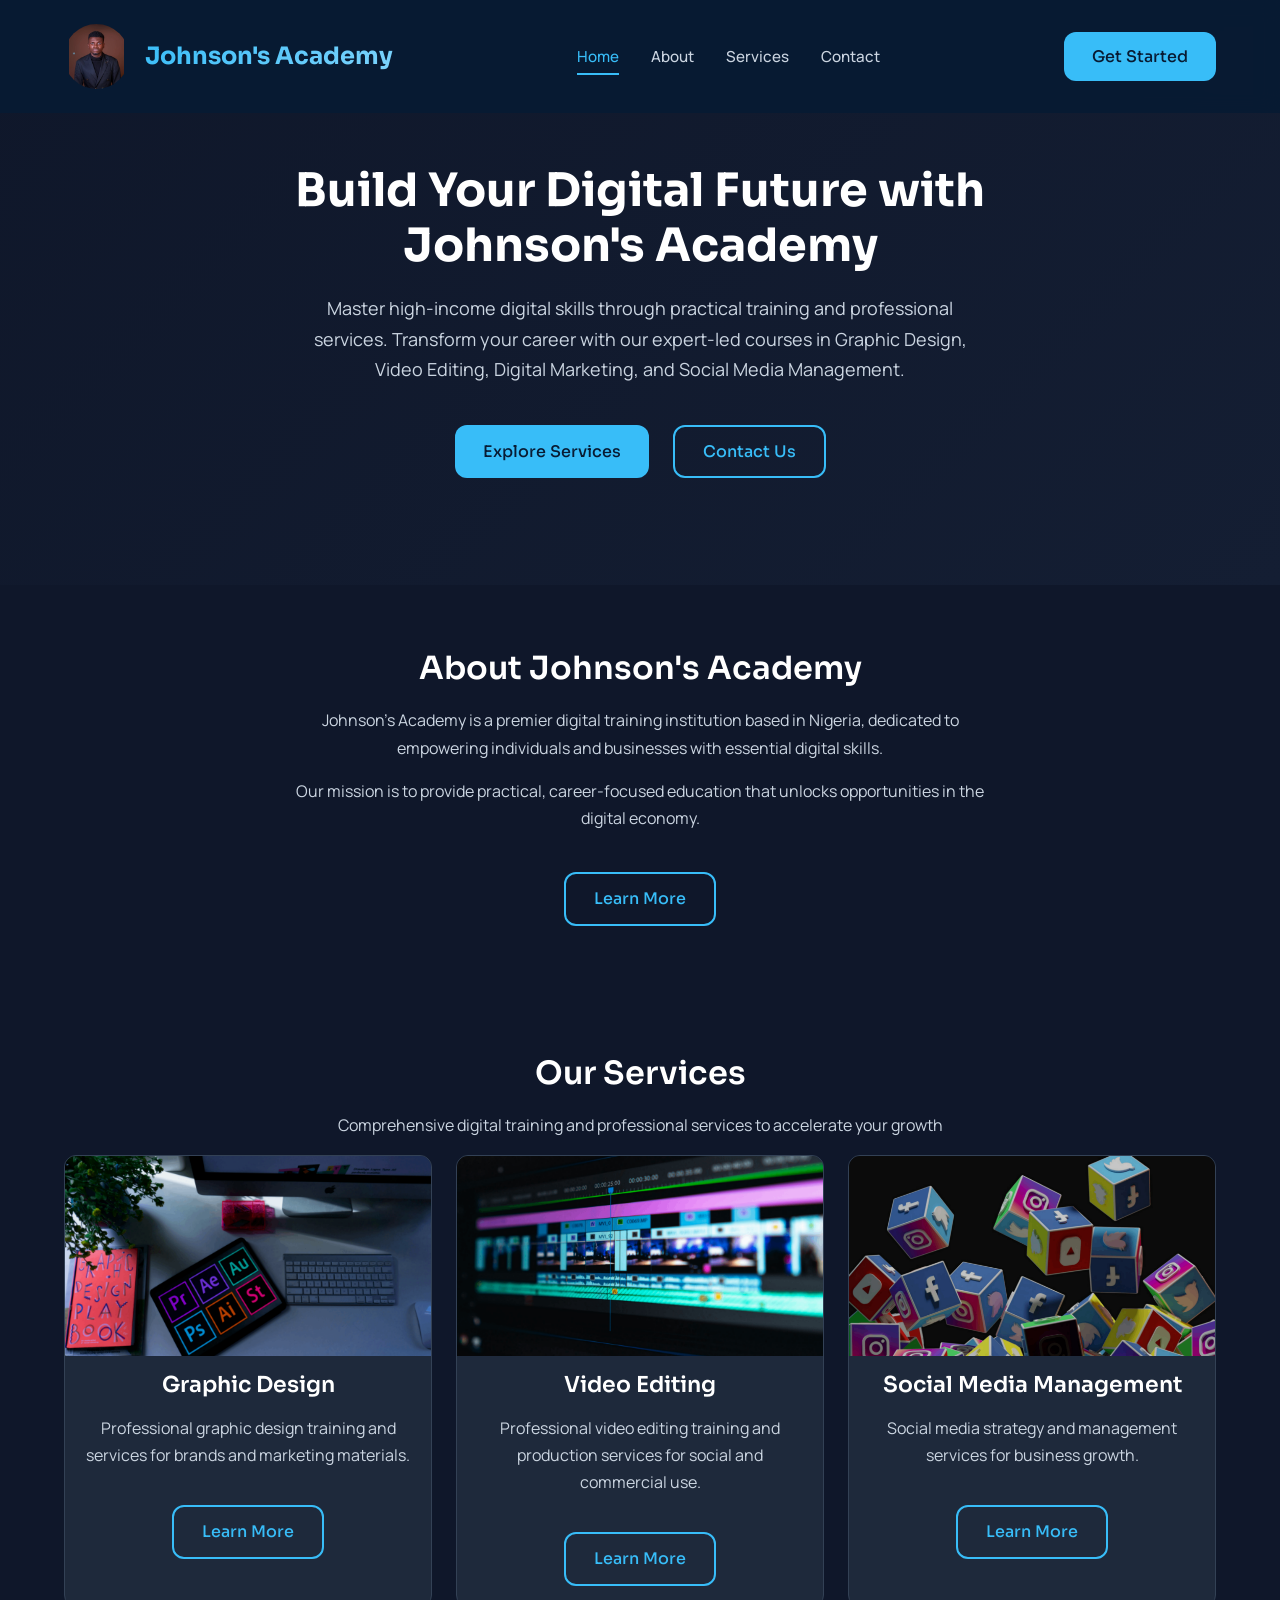
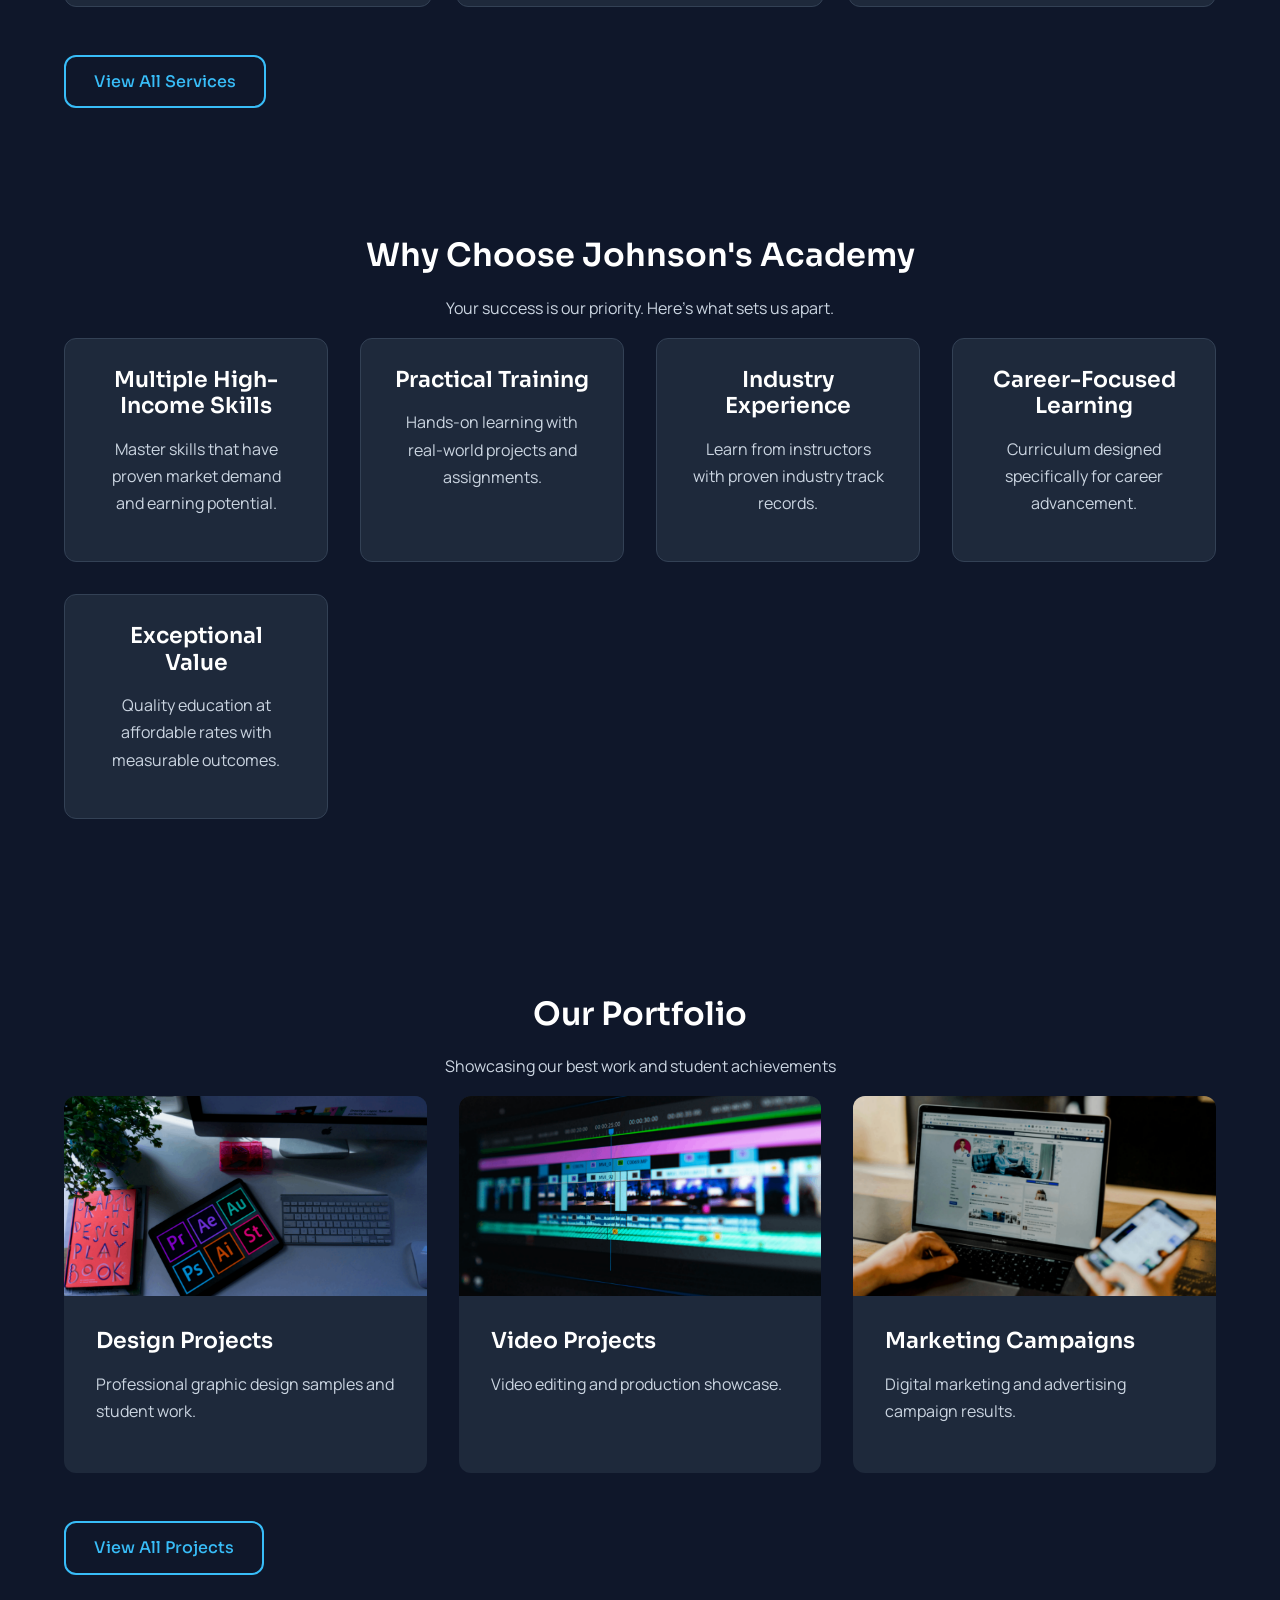
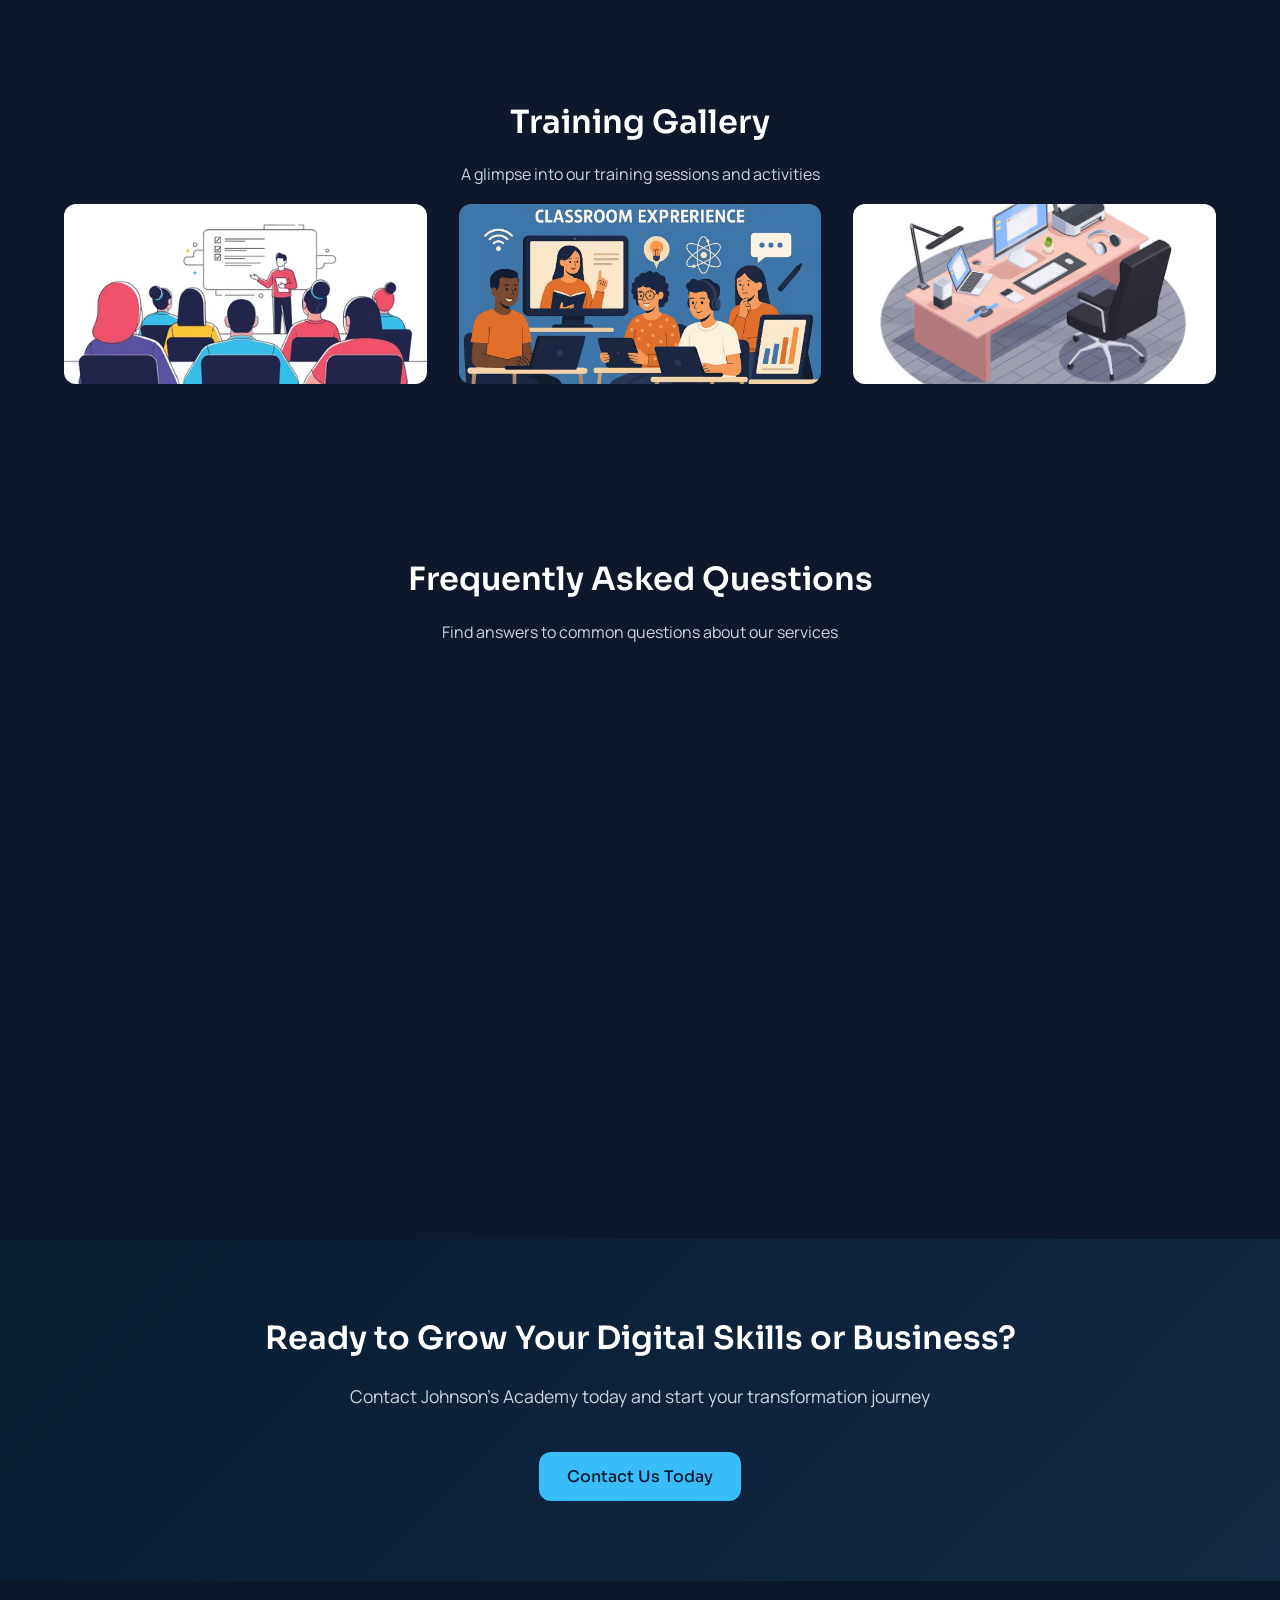
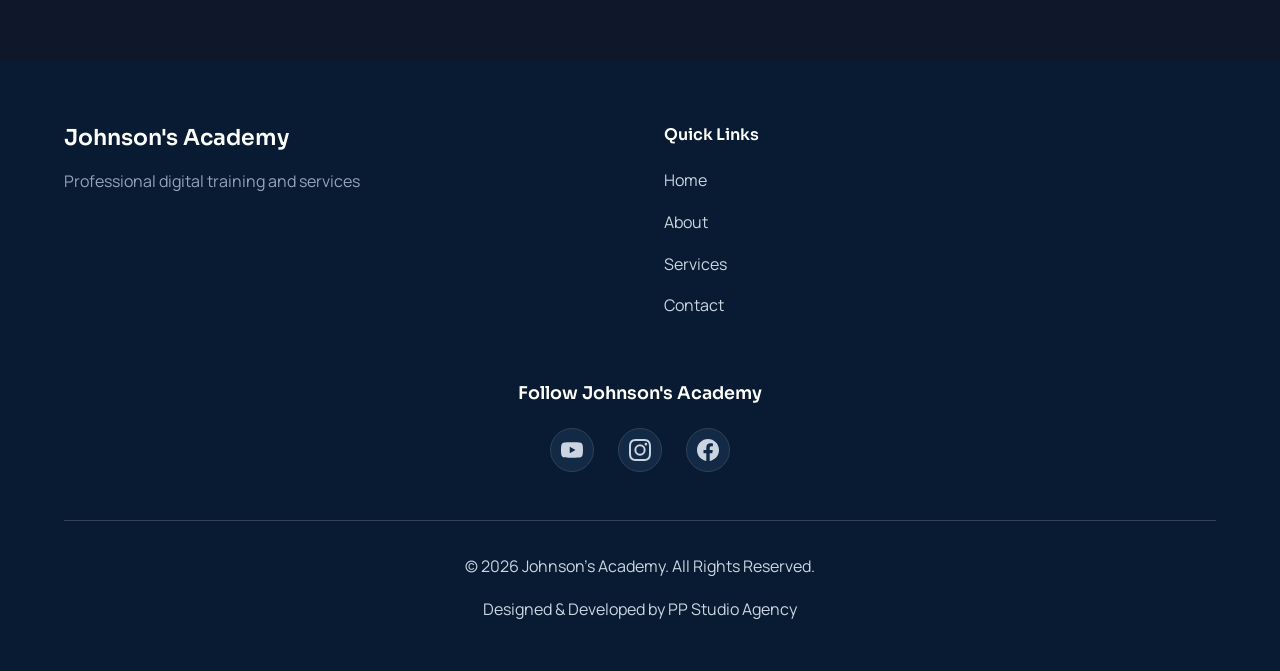
==== index.html @ ef672ab3 "Add files via upload" ====
<!DOCTYPE html>
<html lang="en">
<head>
    <meta charset="UTF-8">
    <meta name="viewport" content="width=device-width, initial-scale=1.0">
    <title>Johnson's Academy | Digital Skills Training & Digital Services in Nigeria</title>
    <meta name="description" content="Johnson's Academy offers professional digital skills training in Nigeria. Learn Graphic Design, Video Editing, Digital Marketing & Social Media Management. Start your digital career today.">
    <link rel="canonical" href="https://www.johnsonsacademy.com.ng/">
    <link rel="preconnect" href="https://fonts.googleapis.com">
    <link rel="preconnect" href="https://fonts.gstatic.com" crossorigin>
    <link href="https://fonts.googleapis.com/css2?family=Sora:wght@600;700&family=Manrope:wght@400;500;600&display=swap" rel="stylesheet">
    <link rel="icon" type="image/png" href="favicon/favicon.png">
    <link rel="apple-touch-icon" href="favicon/favicon.png">
    <link rel="stylesheet" href="css/style.css">

    <!-- Open Graph / Social Sharing -->
    <meta property="og:title" content="Johnson's Academy | Digital Skills Training & Digital Services in Nigeria">
    <meta property="og:description" content="Professional digital skills training academy in Nigeria. Master Graphic Design, Video Editing, Digital Marketing & Social Media Management.">
    <meta property="og:image" content="https://www.johnsonsacademy.com.ng/images/hero/hero-banner.jpg">
    <meta property="og:url" content="https://www.johnsonsacademy.com.ng/">
    <meta property="og:type" content="website">
    <meta property="og:site_name" content="Johnson's Academy">

    <!-- Twitter Card -->
    <meta name="twitter:card" content="summary_large_image">
    <meta name="twitter:title" content="Johnson's Academy | Digital Skills Training & Digital Services in Nigeria">
    <meta name="twitter:description" content="Professional digital skills training academy in Nigeria. Master Graphic Design, Video Editing, Digital Marketing & Social Media Management.">
    <meta name="twitter:image" content="https://www.johnsonsacademy.com.ng/images/hero/hero-banner.jpg">

    <!-- JSON-LD Structured Data -->
    <script type="application/ld+json">
    {
        "@context": "https://schema.org",
        "@type": "EducationalOrganization",
        "name": "Johnson's Academy",
        "url": "https://www.johnsonsacademy.com.ng",
        "logo": "https://www.johnsonsacademy.com.ng/favicon/favicon.png",
        "description": "Professional digital skills training academy based in Nigeria. Offering courses in Graphic Design, Video Editing, Digital Marketing, Social Media Management, and Advertising skills.",
        "sameAs": [
            "https://www.youtube.com/channel/UC1k7MK6wieL0x0RPp7bFbtQ",
            "https://www.instagram.com/pauljohnsons_academy",
            "https://www.facebook.com/share/1EbCTu1n5e/?mibextid=wwXIfr"
        ]
    }
    </script>
    <script type="application/ld+json">
    {
        "@context": "https://schema.org",
        "@type": "WebSite",
        "name": "Johnson's Academy",
        "url": "https://www.johnsonsacademy.com.ng"
    }
    </script>


</head>
<body>
    <header class="navbar">
        <div class="container">
            <div class="logo">
                <img src="images/profile/profile.png" alt="Johnson's Academy" class="logo-img" width="45" height="45">
                <span>Johnson's Academy</span>
            </div>
            <nav class="nav-menu">
                <ul>
                    <li><a href="index.html" class="active" aria-label="Home page">Home</a></li>
                    <li><a href="about.html" aria-label="About us">About</a></li>
                    <li><a href="services.html" aria-label="Our services">Services</a></li>
                    <li><a href="contact.html" aria-label="Contact us">Contact</a></li>
                </ul>
            </nav>
            <a href="contact.html" class="btn btn-primary" aria-label="Get started with our services">Get Started</a>
            <div class="mobile-menu-toggle" aria-label="Toggle mobile menu">
                <span></span>
                <span></span>
                <span></span>
            </div>
        </div>
    </header>

    <section class="hero">
        <div class="container">
            <div class="hero-content">
                <h1>Build Your Digital Future with Johnson's Academy</h1>
                <p>Master high-income digital skills through practical training and professional services. Transform your career with our expert-led courses in Graphic Design, Video Editing, Digital Marketing, and Social Media Management.</p>
                <div class="hero-buttons">
                    <a href="services.html" class="btn btn-primary">Explore Services</a>
                    <a href="contact.html" class="btn btn-secondary">Contact Us</a>
                </div>
            </div>
        </div>
    </section>

    <section id="about" class="about-preview">
        <div class="container">
            <h2>About Johnson's Academy</h2>
            <div class="about-content">
                <div class="about-text">
                    <p>Johnson's Academy is a premier digital training institution based in Nigeria, dedicated to empowering individuals and businesses with essential digital skills.</p>
                    <p>Our mission is to provide practical, career-focused education that unlocks opportunities in the digital economy.</p>
                    <a href="about.html" class="btn btn-secondary">Learn More</a>
                </div>
            </div>
        </div>
    </section>

    <section class="services-preview">
        <div class="container">
            <h2>Our Services</h2>
            <p class="text-center">Comprehensive digital training and professional services to accelerate your growth</p>
            <div class="services-grid">
                <div class="service-card">
                    <img src="images/icons/graphic design.png" alt="Graphic Design icon" class="service-icon-img" loading="lazy" width="400" height="230">
                    <h3>Graphic Design</h3>
                    <p>Professional graphic design training and services for brands and marketing materials.</p>
                    <a href="services.html#graphic-design" class="btn btn-secondary">Learn More</a>
                </div>
                <div class="service-card">
                    <img src="images/icons/video editing.png" alt="Video Editing icon" class="service-icon-img" loading="lazy" width="400" height="230">
                    <h3>Video Editing</h3>
                    <p>Professional video editing training and production services for social and commercial use.</p>
                    <a href="services.html#video-editing" class="btn btn-secondary">Learn More</a>
                </div>
                <div class="service-card">
                    <img src="images/icons/social media management.png" alt="Social Media Management icon" class="service-icon-img" loading="lazy" width="400" height="230">
                    <h3>Social Media Management</h3>
                    <p>Social media strategy and management services for business growth.</p>
                    <a href="services.html#social-media" class="btn btn-secondary">Learn More</a>
                </div>
            </div>
            <a href="services.html" class="btn btn-outline">View All Services</a>
        </div>
    </section>

    <section class="why-choose-us">
        <div class="container">
            <h2>Why Choose Johnson's Academy</h2>
            <p class="text-center">Your success is our priority. Here's what sets us apart.</p>
            <div class="reasons-grid">
                <div class="reason-card">
                    <h3>Multiple High-Income Skills</h3>
                    <p>Master skills that have proven market demand and earning potential.</p>
                </div>
                <div class="reason-card">
                    <h3>Practical Training</h3>
                    <p>Hands-on learning with real-world projects and assignments.</p>
                </div>
                <div class="reason-card">
                    <h3>Industry Experience</h3>
                    <p>Learn from instructors with proven industry track records.</p>
                </div>
                <div class="reason-card">
                    <h3>Career-Focused Learning</h3>
                    <p>Curriculum designed specifically for career advancement.</p>
                </div>
                <div class="reason-card">
                    <h3>Exceptional Value</h3>
                    <p>Quality education at affordable rates with measurable outcomes.</p>
                </div>
            </div>
        </div>
    </section>

    <section class="portfolio-preview">
        <div class="container">
            <h2>Our Portfolio</h2>
            <p class="text-center">Showcasing our best work and student achievements</p>
            <div class="portfolio-grid">
                <div class="portfolio-item">
                    <img src="images/portfolio/graphic design.png" alt="Graphic Design Project - Student work samples" loading="lazy" width="400" height="200">
                    <div class="portfolio-content">
                        <h3>Design Projects</h3>
                        <p>Professional graphic design samples and student work.</p>
                    </div>
                </div>
                <div class="portfolio-item">
                    <img src="images/portfolio/video editing.png" alt="Video Editing Project - Production samples" loading="lazy" width="400" height="200">
                    <div class="portfolio-content">
                        <h3>Video Projects</h3>
                        <p>Video editing and production showcase.</p>
                    </div>
                </div>
                <div class="portfolio-item">
                    <img src="images/portfolio/digital marketing.png" alt="Digital Marketing Project - Campaign results" loading="lazy" width="400" height="200">
                    <div class="portfolio-content">
                        <h3>Marketing Campaigns</h3>
                        <p>Digital marketing and advertising campaign results.</p>
                    </div>
                </div>
            </div>
            <a href="services.html" class="btn btn-outline">View All Projects</a>
        </div>
    </section>

    <section class="gallery-preview">
        <div class="container">
            <h2>Training Gallery</h2>
            <p class="text-center">A glimpse into our training sessions and activities</p>
            <div class="gallery-grid">
                <div class="gallery-item">
                    <img src="images/gallery/training session.png" alt="Training session at Johnson's Academy" loading="lazy" width="400" height="180">
                </div>
                <div class="gallery-item">
                    <img src="images/gallery/student working.png" alt="Student working on digital design project" loading="lazy" width="400" height="180">
                </div>
                <div class="gallery-item">
                    <img src="images/gallery/modern workspace.png" alt="Modern workspace at Johnson's Academy" loading="lazy" width="400" height="180">
                </div>
            </div>
        </div>
    </section>

    <section class="faq-preview">
        <div class="container">
            <h2>Frequently Asked Questions</h2>
            <p class="text-center">Find answers to common questions about our services</p>
            <div class="faq-accordion">
                <details class="faq-item">
                    <summary class="faq-question">What services do you offer?</summary>
                    <div class="faq-answer">
                        <p>We offer digital skills training in Graphic Design, Video Editing, Social Media Management, Facebook & Instagram Ads, and Digital Marketing. We also provide professional digital services to businesses.</p>
                    </div>
                </details>
                <details class="faq-item">
                    <summary class="faq-question">Do you provide digital training?</summary>
                    <div class="faq-answer">
                        <p>Yes, we offer comprehensive digital training programs for individuals looking to start or advance their careers in the digital space.</p>
                    </div>
                </details>
                <details class="faq-item">
                    <summary class="faq-question">How do I get started?</summary>
                    <div class="faq-answer">
                        <p>Simply contact us through our contact page or call us directly. We'll guide you through the enrollment process and help you choose the right program.</p>
                    </div>
                </details>
                <details class="faq-item">
                    <summary class="faq-question">Who are your services for?</summary>
                    <div class="faq-answer">
                        <p>Our training services are for individuals seeking digital skills. Our professional services are for businesses looking for digital solutions.</p>
                    </div>
                </details>
            </div>
        </div>
    </section>

    <section class="cta">
        <div class="container">
            <h2>Ready to Grow Your Digital Skills or Business?</h2>
            <p>Contact Johnson's Academy today and start your transformation journey</p>
            <div class="cta-buttons">
                <a href="contact.html" class="btn btn-primary">Contact Us Today</a>
            </div>
        </div>
    </section>

    <footer class="footer">
        <div class="container">
            <div class="footer-content">
                <div class="footer-brand">
                    <h3>Johnson's Academy</h3>
                    <p>Professional digital training and services</p>
                </div>
                <div class="footer-links">
                    <h4>Quick Links</h4>
                    <ul>
                        <li><a href="index.html">Home</a></li>
                        <li><a href="about.html">About</a></li>
                        <li><a href="services.html">Services</a></li>
                        <li><a href="contact.html">Contact</a></li>
                    </ul>
                </div>
            </div>
            <div class="footer-social">
                <h4>Follow Johnson's Academy</h4>
                <div class="social-links">
                    <a href="https://www.youtube.com/channel/UC1k7MK6wieL0x0RPp7bFbtQ" class="social-link" target="_blank" rel="noopener noreferrer" aria-label="Follow Johnson's Academy on YouTube">
                        <svg class="social-youtube" viewBox="0 0 24 24" xmlns="http://www.w3.org/2000/svg">
                            <path d="M23.498 6.186a3.016 3.016 0 0 0-2.122-2.136C19.505 3.545 12 3.545 12 3.545s-7.505 0-9.377.505A3.017 3.017 0 0 0 .502 6.186C0 8.07 0 12 0 12s0 3.93.502 5.814a3.016 3.016 0 0 0 2.122 2.136c1.871.505 9.376.505 9.376.505s7.505 0 9.377-.505a3.015 3.015 0 0 0 2.122-2.136C24 15.93 24 12 24 12s0-3.93-.502-5.814zM9.545 15.568V8.432L15.818 12l-6.273 3.568z"/>
                        </svg>
                    </a>
                    <a href="https://www.instagram.com/pauljohnsons_academy" class="social-link" target="_blank" rel="noopener noreferrer" aria-label="Follow Johnson's Academy on Instagram">
                        <svg class="social-instagram" viewBox="0 0 24 24" xmlns="http://www.w3.org/2000/svg">
                            <path d="M12 2.163c3.204 0 3.584.012 4.85.07 3.252.148 4.771 1.691 4.919 4.919.058 1.265.069 1.645.069 4.849 0 3.205-.012 3.584-.069 4.849-.149 3.225-1.664 4.771-4.919 4.919-1.266.058-1.644.07-4.85.07-3.204 0-3.584-.012-4.849-.07-3.26-.149-4.771-1.699-4.919-4.92-.058-1.265-.07-1.644-.07-4.849 0-3.204.013-3.583.07-4.849.149-3.227 1.664-4.771 4.919-4.919 1.266-.057 1.645-.069 4.849-.069zM12 0C8.741 0 8.333.014 7.053.072 2.695.272.273 2.69.073 7.052.014 8.333 0 8.741 0 12c0 3.259.014 3.668.072 4.948.2 4.358 2.618 6.78 6.98 6.98C8.333 23.986 8.741 24 12 24c3.259 0 3.668-.014 4.948-.072 4.354-.2 6.782-2.618 6.979-6.98.059-1.28.073-1.689.073-4.948 0-3.259-.014-3.667-.072-4.947-.196-4.354-2.617-6.78-6.979-6.98C15.668.014 15.259 0 12 0zm0 5.838a6.162 6.162 0 1 0 0 12.324 6.162 6.162 0 0 0 0-12.324zM12 16a4 4 0 1 1 0-8 4 4 0 0 1 0 8zm6.406-11.845a1.44 1.44 0 1 0 0 2.881 1.44 1.44 0 0 0 0-2.881z"/>
                        </svg>
                    </a>
                    <a href="https://www.facebook.com/share/1EbCTu1n5e/?mibextid=wwXIfr" class="social-link" target="_blank" rel="noopener noreferrer" aria-label="Follow Johnson's Academy on Facebook">
                        <svg class="social-facebook" viewBox="0 0 24 24" xmlns="http://www.w3.org/2000/svg">
                            <path d="M24 12.073c0-6.627-5.373-12-12-12s-12 5.373-12 12c0 5.99 4.388 10.954 10.125 11.854v-8.385H7.078v-3.47h3.047V9.43c0-3.007 1.792-4.669 4.533-4.669 1.312 0 2.686.235 2.686.235v2.953H15.83c-1.491 0-1.956.925-1.956 1.874v2.25h3.328l-.532 3.47h-2.796v8.385C19.612 23.027 24 18.062 24 12.073z"/>
                        </svg>
                    </a>
                </div>
            </div>
            <div class="footer-bottom">
                <p>&copy; 2026 Johnson's Academy. All Rights Reserved.</p>
                <p>Designed & Developed by PP Studio Agency</p>
            </div>
        </div>
    </footer>

    <script src="js/script.js" defer></script>
</body>
</html>
---- css/style.css ----
/* ========================================
   Johnson's Academy - Production Stylesheet
   Clean, Organized, Consistent Design System
   ======================================== */

/* ========================================
   1. CSS VARIABLES - Design System
   ======================================== */

:root {
    /* Primary Colors - Navy Blue */
    --primary: #081B33;
    --primary-dark: #051528;
    --primary-light: #122A45;

    /* Secondary Colors - Sky Blue */
    --secondary: #38BDF8;
    --secondary-dark: #0EA5E9;
    --secondary-light: #7DD3FC;

    /* Neutral Colors */
    --white: #FFFFFF;
    --gray-100: #F1F5F9;
    --gray-200: #E2E8F0;
    --gray-300: #CBD5E1;
    --gray-400: #94A3B8;
    --gray-500: #64748B;
    --gray-600: #475569;
    --gray-700: #334155;
    --gray-800: #1E293B;
    --gray-900: #0F172A;

    /* Semantic Colors */
    --bg-dark: #0F172A;
    --bg-card: #1E293B;
    --bg-section: #141E33;
    --text-primary: #F1F5F9;
    --text-secondary: #CBD5E1;
    --text-muted: #94A3B8;
    --border-color: #334155;

    /* Spacing Scale */
    --space-1: 0.5rem;    /* 8px */
    --space-2: 1rem;      /* 16px */
    --space-3: 1.5rem;    /* 24px */
    --space-4: 2rem;      /* 32px */
    --space-5: 2.5rem;    /* 40px */
    --space-6: 3rem;      /* 48px */
    --space-7: 4rem;      /* 64px */
    --space-8: 5rem;      /* 80px */

    /* Typography - Sora for Headings, Manrope for Body */
    --font-heading: 'Sora', sans-serif;
    --font-body: 'Manrope', sans-serif;

    /* Border Radius */
    --radius-sm: 0.375rem;
    --radius-md: 0.5rem;
    --radius-lg: 0.75rem;
    --radius-xl: 1rem;

    /* Shadows */
    --shadow-sm: 0 1px 2px 0 rgba(0, 0, 0, 0.05);
    --shadow-md: 0 4px 6px -1px rgba(0, 0, 0, 0.1), 0 2px 4px -1px rgba(0, 0, 0, 0.06);
    --shadow-lg: 0 10px 15px -3px rgba(0, 0, 0, 0.1), 0 4px 6px -2px rgba(0, 0, 0, 0.05);

    /* Transitions */
    --transition-fast: 150ms ease;
    --transition-base: 300ms ease;
}

/* ========================================
   2. RESET & BASE STYLES
   ======================================== */

* {
    margin: 0;
    padding: 0;
    box-sizing: border-box;
}

html {
    scroll-behavior: smooth;
}

body {
    font-family: var(--font-body);
    font-size: 16px;
    line-height: 1.6;
    color: var(--text-primary);
    background-color: var(--bg-dark);
    overflow-x: hidden;
}

img {
    max-width: 100%;
    height: auto;
    display: block;
}

a {
    text-decoration: none;
    color: inherit;
    transition: color var(--transition-fast);
}

ul {
    list-style: none;
}

/* ========================================
   3. TYPOGRAPHY SYSTEM
   ======================================== */

h1, h2, h3, h4, h5, h6 {
    font-family: var(--font-heading);
    font-weight: 600;
    line-height: 1.2;
    margin-bottom: 20px;
    color: var(--white);
}

h1 {
    font-size: 2.875rem; /* 46px - Desktop default */
    font-weight: 700;
}

@media (max-width: 992px) {
    h1 {
        font-size: 2.375rem; /* 38px - Tablet */
    }
}

@media (max-width: 768px) {
    h1 {
        font-size: 2rem; /* 32px - Mobile */
    }
}

@media (max-width: 576px) {
    h1 {
        font-size: 1.75rem; /* 28px - Small mobile */
    }
}

h2 {
    font-size: 2rem; /* 32px - Desktop default */
    text-align: center;
}

@media (max-width: 768px) {
    h2 {
        font-size: 1.625rem; /* 26px - Mobile */
    }
}

h3 {
    font-size: 1.375rem; /* 22px - Card titles */
    font-weight: 600;
    margin-bottom: var(--space-2);
}

p {
    font-size: 1rem; /* 16px - Desktop default */
    margin-bottom: var(--space-2);
    line-height: 1.7;
    color: var(--text-secondary);
}

@media (max-width: 768px) {
    p {
        font-size: 0.938rem; /* 15px - Mobile */
    }
}

/* Services page intro paragraph */
.services-intro p {
    font-size: 1.063rem;
    line-height: 1.7;
}

.text-center {
    text-align: center;
}

.text-secondary {
    color: var(--text-secondary);
}

/* ========================================
   4. LAYOUT SYSTEM
   ======================================== */

.container {
    width: 100%;
    max-width: 1200px;
    margin: 0 auto;
    padding: 0 var(--space-3);
}

section {
    padding: 64px 0;
}

/* Services page card sizing - stacked cards */
.all-services .container {
    display: flex;
    flex-direction: column;
    gap: var(--space-4);
}

.all-services .service-card {
    padding: var(--space-3);
}

.all-services .service-card-image {
    height: 220px;
    margin-bottom: var(--space-3);
}

.all-services .service-card h3 {
    margin-bottom: var(--space-2);
    font-size: 1.5rem;
}

.all-services .service-card h4 {
    margin-bottom: var(--space-1);
    font-size: 1rem;
}

.all-services .service-card p {
    font-size: 1.063rem;
    margin-bottom: var(--space-1);
}

.all-services .service-card ul {
    margin-bottom: var(--space-1);
}

.all-services .service-card li {
    font-size: 0.95rem;
    padding: 2px 0;
    color: var(--text-secondary);
}

.all-services .service-card .btn {
    margin-top: var(--space-3);
}

@media (max-width: 992px) {
    .all-services .service-card-image {
        height: 200px;
    }
}

@media (max-width: 768px) {
    .all-services .service-card-image {
        height: 180px;
    }
}

@media (max-width: 576px) {
    .all-services .service-card-image {
        height: 160px;
    }
}

/* ========================================
   5. NAVIGATION
   ======================================== */

.navbar {
    position: fixed;
    top: 0;
    left: 0;
    right: 0;
    z-index: 1000;
    background-color: rgba(8, 27, 51, 0.95);
    backdrop-filter: blur(10px);
    transition: all var(--transition-base);
}

.navbar .container {
    display: flex;
    align-items: center;
    justify-content: space-between;
    padding-top: var(--space-3);
    padding-bottom: var(--space-3);
}

.logo {
    display: flex;
    align-items: center;
    gap: var(--space-2);
}

.logo-img {
    width: 55px;
    height: 55px;
    object-fit: contain;
    border-radius: 50%;
    flex-shrink: 0;
}

@media (min-width: 1024px) {
    .logo-img {
        width: 65px;
        height: 65px;
    }
}

@media (max-width: 768px) {
    .logo-img {
        width: 45px;
        height: 45px;
    }
}

.logo span {
    font-family: var(--font-heading);
    font-size: 1.5rem;
    font-weight: 700;
    background: linear-gradient(135deg, var(--secondary) 0%, var(--secondary-light) 100%);
    -webkit-background-clip: text;
    -webkit-text-fill-color: transparent;
    background-clip: text;
    white-space: nowrap;
}

.nav-menu ul {
    display: flex;
    gap: var(--space-4);
}

.nav-menu a {
    color: var(--text-secondary);
    font-weight: 500;
    font-size: 0.95rem;
    padding: var(--space-1) 0;
    position: relative;
}

.nav-menu a:hover,
.nav-menu a.active {
    color: var(--secondary);
}

.nav-menu a.active::after {
    content: '';
    position: absolute;
    bottom: 0;
    left: 0;
    right: 0;
    height: 2px;
    background-color: var(--secondary);
}

.mobile-menu-toggle {
    display: none;
    flex-direction: column;
    gap: 5px;
    cursor: pointer;
    padding: var(--space-2);
}

.mobile-menu-toggle span {
    width: 24px;
    height: 2px;
    background-color: var(--white);
    transition: all var(--transition-base);
}

/* ========================================
   6. BUTTON SYSTEM
   ======================================== */

.btn {
    display: inline-flex;
    align-items: center;
    justify-content: center;
    padding: 12px 28px;
    font-family: var(--font-heading);
    font-size: 16px; /* Button font size */
    font-weight: 500; /* Medium weight */
    border-radius: var(--radius-lg);
    border: none;
    cursor: pointer;
    text-decoration: none;
    transition: all 0.3s ease;
}

.btn-primary {
    background-color: var(--secondary);
    color: var(--primary);
}

.btn-primary:hover {
    background-color: var(--secondary-dark);
    transform: translateY(-2px);
    box-shadow: var(--shadow-lg);
}

.btn-secondary {
    background-color: transparent;
    color: var(--secondary);
    border: 2px solid var(--secondary);
}

.btn-secondary:hover {
    background-color: var(--secondary);
    color: var(--primary);
}

.btn-outline {
    background-color: transparent;
    color: var(--secondary);
    border: 2px solid var(--secondary);
}

.btn-outline:hover {
    background-color: var(--secondary);
    color: var(--primary);
}

.hero-buttons {
    display: flex;
    gap: var(--space-3);
    justify-content: center;
    flex-wrap: wrap;
    margin-top: var(--space-5);
}

.cta-buttons {
    display: flex;
    gap: var(--space-3);
    justify-content: center;
    flex-wrap: wrap;
    margin-top: var(--space-4);
}

/* ========================================
   7. HERO SECTION
   ======================================== */

.hero,
.page-hero,
.about-hero,
.contact-hero {
    min-height: 65vh;
    display: flex;
    align-items: center;
    justify-content: center;
    background: linear-gradient(135deg, var(--bg-dark) 0%, var(--bg-section) 100%);
    padding: 120px var(--space-4) 64px;
    position: relative;
    overflow: visible;
}

.hero .container,
.page-hero .container,
.about-hero .container,
.contact-hero .container {
    display: flex;
    flex-direction: column;
    align-items: center;
    justify-content: center;
    text-align: center;
    width: 100%;
    max-width: 900px;
    padding-top: 0;
    padding-bottom: 0;
}

.hero-content h1,
.page-hero h1,
.about-hero h1,
.contact-hero h1 {
    margin-bottom: 20px;
    width: 100%;
    word-wrap: break-word;
    overflow-wrap: break-word;
    hyphens: none;
}

.hero-content p,
.page-hero p,
.about-hero p,
.contact-hero p {
    font-size: clamp(1rem, 1.8vw, 1.125rem);
    max-width: 700px;
    margin: 0 auto;
    width: 100%;
    word-wrap: break-word;
    overflow-wrap: break-word;
}

/* ========================================
   8. CARD SYSTEM
   ======================================== */

.service-card,
.reason-card,
.benefit-item,
.mv-card,
.value-card,
.process-step {
    background-color: var(--bg-card);
    border: 1px solid var(--border-color);
    border-radius: var(--radius-lg);
    padding: 28px var(--space-4);
    text-align: center;
    transition: all var(--transition-base);
}

.service-card:hover,
.reason-card:hover {
    transform: translateY(-5px);
    box-shadow: var(--shadow-lg);
    border-color: var(--secondary);
}

.service-card-image {
    width: 100%;
    height: 200px;
    overflow: hidden;
    border-radius: var(--radius-lg) var(--radius-lg) 0 0;
    margin-bottom: 16px;
}

.service-card-image img {
    width: 100%;
    height: 100%;
    object-fit: cover;
    transition: transform var(--transition-base);
}

.service-card:hover .service-card-image img {
    transform: scale(1.05);
}

@media (max-width: 992px) {
    .service-card-image {
        height: 180px;
    }
}

@media (max-width: 768px) {
    .service-card-image {
        height: 170px;
    }
}

@media (max-width: 576px) {
    .service-card-image {
        height: 170px;
    }
}

.service-card {
    overflow: hidden;
    padding: 20px;
}

/* Homepage service cards: direct child images fill full card width */
.service-card > img {
    width: calc(100% + 40px);
    max-width: none;
    height: 200px;
    object-fit: cover;
    display: block;
    margin: -20px -20px 16px -20px;
}

@media (max-width: 992px) {
    .service-card > img {
        height: 180px;
    }
}

@media (max-width: 768px) {
    .service-card > img {
        height: 170px;
    }
}

@media (max-width: 576px) {
    .service-card > img {
        height: 170px;
    }
}

.service-card h3 {
    margin-bottom: 16px;
}

.reason-card h3,
.benefit-item h3,
.value-card h3 {
    margin-bottom: var(--space-2);
}

.service-card p,
.service-card h4,
.service-card ul {
    margin-bottom: var(--space-2);
}

.service-card p,
.reason-card p {
    flex-grow: 1;
}

.service-card .btn {
    margin-top: 20px;
}

/* Portfolio Cards */
.portfolio-item {
    background-color: var(--bg-card);
    border-radius: var(--radius-lg);
    overflow: hidden;
    transition: all var(--transition-base);
    height: 100%;
}

.portfolio-item:hover {
    transform: translateY(-5px);
    box-shadow: var(--shadow-lg);
}

.portfolio-item img {
    width: 100%;
    height: 200px;
    object-fit: cover;
}

.portfolio-content {
    padding: var(--space-4);
}

.portfolio-content h3 {
    margin-bottom: var(--space-2);
}

/* Gallery */
.gallery-item {
    border-radius: var(--radius-lg);
    overflow: hidden;
}

.gallery-item img {
    width: 100%;
    height: 180px;
    object-fit: cover;
    transition: transform var(--transition-base);
}

.gallery-item:hover img {
    transform: scale(1.05);
}

/* ========================================
   9. GRID SYSTEMS
   ======================================== */

.services-grid,
.portfolio-grid,
.reasons-grid,
.gallery-grid,
.values-grid {
    display: grid;
    gap: var(--space-4);
    margin-bottom: var(--space-6);
}

.services-grid {
    grid-template-columns: repeat(auto-fit, minmax(300px, 1fr));
    gap: 24px;
}

.portfolio-grid {
    grid-template-columns: repeat(auto-fit, minmax(300px, 1fr));
}

.reasons-grid {
    grid-template-columns: repeat(auto-fit, minmax(250px, 1fr));
}

.gallery-grid {
    grid-template-columns: repeat(auto-fit, minmax(200px, 1fr));
}

.values-grid {
    grid-template-columns: repeat(auto-fit, minmax(220px, 1fr));
}


.mv-grid {
    display: grid;
    grid-template-columns: 1fr 1fr;
    gap: var(--space-4);
}

.process-grid {
    display: grid;
    grid-template-columns: repeat(auto-fit, minmax(200px, 1fr));
    gap: var(--space-4);
}

/* ========================================
   10. SECTION STYLES
   ======================================== */

/* About Section */
.about-content {
    max-width: 800px;
    margin: 0 auto;
    text-align: center;
}

.about-text {
    display: flex;
    flex-direction: column;
    align-items: center;
    justify-content: center;
}

.about-text h2 {
    text-align: center;
    margin-bottom: var(--space-3);
}

.about-text p {
    text-align: center;
    max-width: 700px;
}

.about-text .btn {
    align-self: center;
    margin-top: var(--space-3);
}

/* Mission & Vision */
.mv-card {
    display: flex;
    flex-direction: column;
    justify-content: center;
}

.mv-card h3 {
    color: var(--secondary);
}

/* Learning Process */
.process-step {
    position: relative;
}

.step-number {
    width: 60px;
    height: 60px;
    background: linear-gradient(135deg, var(--secondary) 0%, var(--secondary-dark) 100%);
    color: var(--primary);
    border-radius: 50%;
    display: flex;
    align-items: center;
    justify-content: center;
    font-size: 1.75rem;
    font-weight: 700;
    margin: 0 auto var(--space-3);
    font-family: var(--font-heading);
}

/* Team Section */
.team-content {
    display: grid;
    grid-template-columns: 300px 1fr;
    gap: var(--space-6);
    align-items: center;
}

.team-image img {
    border-radius: 50%;
    width: 300px;
    height: 300px;
    object-fit: cover;
    margin: 0 auto;
}

.team-info h3 {
    margin-bottom: var(--space-1);
}

.team-info .text-secondary {
    color: var(--secondary);
    font-weight: 600;
    margin-bottom: var(--space-3);
    display: block;
}


/* ========================================
   11. FAQ SECTION
   ======================================== */

.faq-accordion {
    max-width: 800px;
    margin: 0 auto;
}

.faq-item {
    background-color: var(--bg-card);
    border: 1px solid var(--border-color);
    border-radius: var(--radius-lg);
    overflow: hidden;
    margin-bottom: var(--space-3);
    transition: all var(--transition-base);
}

.faq-item:hover {
    border-color: var(--secondary);
}

.faq-question {
    width: 100%;
    padding: var(--space-4);
    background-color: var(--bg-card);
    border: none;
    text-align: left;
    cursor: pointer;
    font-family: var(--font-heading);
    font-weight: 600;
    color: var(--white);
    font-size: 1.1rem;
    display: flex;
    justify-content: space-between;
    align-items: center;
    transition: background-color var(--transition-base);
}

.faq-question:hover {
    background-color: var(--bg-section);
}

.faq-question::after {
    content: '+';
    font-size: 1.5rem;
    color: var(--secondary);
    font-weight: 700;
}

.faq-item[open] .faq-question::after {
    content: '−';
}

.faq-answer {
    padding: 0 var(--space-4) var(--space-4);
    color: var(--text-secondary);
    line-height: 1.7;
}

.faq-answer p {
    margin-bottom: 0;
}

/* ========================================
   12. FORMS
   ======================================== */

.contact-form {
    max-width: 600px;
    margin: 0 auto;
}

.form-group {
    margin-bottom: var(--space-4);
}

.form-group label {
    display: block;
    margin-bottom: var(--space-2);
    font-weight: 500;
    color: var(--text-primary);
}

.form-group input,
.form-group textarea {
    width: 100%;
    padding: var(--space-3);
    background-color: var(--bg-card);
    border: 1px solid var(--border-color);
    border-radius: var(--radius-md);
    color: var(--text-primary);
    font-family: var(--font-body);
    font-size: 1rem;
    transition: border-color var(--transition-fast);
}

.form-group input:focus,
.form-group textarea:focus {
    outline: none;
    border-color: var(--secondary);
}

.form-group textarea {
    resize: vertical;
    min-height: 120px;
}

.error-message {
    color: #f87171;
    font-size: 0.875rem;
    margin-top: var(--space-1);
    display: block;
}

.success-message {
    background-color: var(--secondary);
    color: var(--primary);
    padding: var(--space-3);
    border-radius: var(--radius-md);
    margin-top: var(--space-3);
    text-align: center;
}

/* ========================================
   13. FOOTER
   ======================================== */

.footer {
    background-color: var(--primary);
    padding: var(--space-7) 0 var(--space-4);
    margin-top: var(--space-8);
}

.footer-content {
    display: grid;
    grid-template-columns: 1fr 1fr;
    gap: var(--space-6);
    margin-bottom: var(--space-6);
}

.footer-brand h3 {
    margin-bottom: var(--space-2);
}

.footer-brand p {
    color: var(--text-muted);
}

.footer-links h4 {
    margin-bottom: var(--space-3);
}

.footer-links ul li {
    margin-bottom: var(--space-2);
}

.footer-links a {
    color: var(--text-secondary);
}

.footer-links a:hover {
    color: var(--secondary);
}

/* Footer Social Media */
.footer-social {
    text-align: center;
    margin-bottom: var(--space-6);
}

.footer-social h4 {
    font-family: var(--font-heading);
    font-size: 1.1rem;
    color: var(--white);
    margin-bottom: var(--space-3);
}

.social-links {
    display: flex;
    justify-content: center;
    gap: var(--space-3);
}

.social-link {
    display: inline-flex;
    align-items: center;
    justify-content: center;
    width: 44px;
    height: 44px;
    border-radius: 50%;
    background-color: var(--primary-light);
    color: var(--text-secondary);
    transition: all var(--transition-base);
    border: 1px solid var(--border-color);
}

.social-link svg {
    width: 22px;
    height: 22px;
    fill: currentColor;
}

.social-link:hover {
    color: var(--white);
    transform: translateY(-3px);
    border-color: var(--secondary);
}

.social-link:hover .social-youtube { fill: #FF0000; }
.social-link:hover .social-instagram { fill: #E4405F; }
.social-link:hover .social-facebook { fill: #1877F2; }

.footer-bottom {
    text-align: center;
    padding-top: var(--space-4);
    border-top: 1px solid var(--border-color);
    color: var(--text-muted);
    font-size: 0.9rem;
}

/* ========================================
   14. RESPONSIVE DESIGN
   ======================================== */

@media (max-width: 992px) {
    .team-content {
        grid-template-columns: 1fr;
        text-align: center;
    }

    .team-image img {
        width: 200px;
        height: 200px;
    }
}

@media (max-width: 768px) {
    .mobile-menu-toggle {
        display: flex;
    }

    .nav-menu {
        position: fixed;
        top: 0;
        left: -100%;
        width: 100%;
        height: 100vh;
        background-color: var(--bg-dark);
        flex-direction: column;
        padding-top: 100px;
        transition: left var(--transition-base);
        z-index: 999;
    }

    .nav-menu.active {
        left: 0;
    }

    .nav-menu ul {
        flex-direction: column;
        padding: var(--space-4);
    }

    .navbar .container {
        flex-wrap: wrap;
    }

    .hero,
    .page-hero,
    .about-hero,
    .contact-hero {
        padding: 100px var(--space-4) 60px;
        min-height: 60vh;
    }

    .hero-buttons {
        flex-direction: column;
    }

    /* Tablet button sizing */
    .btn {
        padding: 11px 24px;
        font-size: 15px;
    }

    section {
        padding: var(--space-6) 0;
    }

    .footer-content {
        grid-template-columns: 1fr;
        text-align: center;
    }
}

@media (max-width: 576px) {
    .container {
        padding: 0 var(--space-2);
    }

    h1 {
        font-size: 2rem;
    }

    h2 {
        font-size: 1.75rem;
    }

    /* Mobile button sizing */
    .btn {
        padding: 10px 20px;
        font-size: 15px;
    }

    .hero-buttons {
        flex-direction: column;
    }

    .cta-buttons {
        flex-direction: column;
    }
}

/* ========================================
   14.5 ACCESSIBILITY - Focus Styles
   ======================================== */

/* Visible focus indicators for keyboard navigation */
a:focus-visible,
button:focus-visible,
input:focus-visible,
textarea:focus-visible,
details summary:focus-visible {
    outline: 2px solid var(--secondary);
    outline-offset: 2px;
    border-radius: var(--radius-sm);
}

/* Remove focus outline for mouse users */
a:focus:not(:focus-visible),
button:focus:not(:focus-visible),
input:focus:not(:focus-visible),
textarea:focus:not(:focus-visible) {
    outline: none;
}

/* ========================================
   15. UTILITIES & ANIMATIONS
   ======================================== */

/* Respect user motion preferences */
@media (prefers-reduced-motion: no-preference) {
    .hidden {
        opacity: 0;
        transform: translateY(20px);
        transition: all 0.6s ease;
    }

    .show {
        opacity: 1;
        transform: translateY(0);
    }

    /* Hero entrance animations */
    .hero-content h1,
    .page-hero h1,
    .about-hero h1,
    .contact-hero h1 {
        opacity: 0;
        transform: translateY(30px);
        animation: fadeUp 0.8s ease forwards;
    }

    .hero-content p,
    .page-hero p,
    .about-hero p,
    .contact-hero p {
        opacity: 0;
        transform: translateY(30px);
        animation: fadeUp 0.8s ease 0.2s forwards;
    }

    .hero-buttons,
    .cta-buttons {
        opacity: 0;
        transform: translateY(30px);
        animation: fadeUp 0.8s ease 0.4s forwards;
    }

    @keyframes fadeUp {
        to {
            opacity: 1;
            transform: translateY(0);
        }
    }

    /* Card hover effects */
    .service-card:hover,
    .reason-card:hover,
    .value-card:hover,
    .benefit-item:hover,
    .mv-card:hover,
    .portfolio-item:hover {
        transform: translateY(-5px) scale(1.02);
        box-shadow: var(--shadow-lg);
        border-color: var(--secondary);
    }

    /* Smooth FAQ accordion */
    .faq-item[open] .faq-answer {
        animation: slideDown 0.3s ease;
    }

    @keyframes slideDown {
        from {
            opacity: 0;
            max-height: 0;
        }
        to {
            opacity: 1;
            max-height: 500px;
        }
    }

    /* Gallery hover zoom */
    .gallery-item:hover img {
        transform: scale(1.08);
    }

    /* Button active press */
    .btn:active {
        transform: scale(0.97);
    }
}

/* Reduced motion fallback */
@media (prefers-reduced-motion: reduce) {
    .hidden {
        opacity: 1;
        transform: none;
    }

    .show {
        opacity: 1;
        transform: none;
    }

    *,
    *::before,
    *::after {
        animation-duration: 0.01ms !important;
        animation-iteration-count: 1 !important;
        transition-duration: 0.01ms !important;
    }

    .service-card:hover,
    .reason-card:hover,
    .value-card:hover,
    .benefit-item:hover,
    .mv-card:hover,
    .portfolio-item:hover {
        transform: none;
    }
}

/* Scroll to Top Button */
.scroll-top-btn {
    position: fixed;
    bottom: 20px;
    right: 20px;
    width: 50px;
    height: 50px;
    background-color: var(--secondary);
    color: var(--primary);
    border: none;
    border-radius: 50%;
    font-size: 1.5rem;
    cursor: pointer;
    opacity: 0;
    visibility: hidden;
    transition: all var(--transition-base);
    z-index: 999;
    box-shadow: var(--shadow-md);
    will-change: transform, opacity;
}

.scroll-top-btn.visible {
    opacity: 1;
    visibility: visible;
}

.scroll-top-btn:hover {
    transform: translateY(-5px);
    box-shadow: var(--shadow-lg);
}

/* ========================================
   16. SECTION-SPECIFIC STYLES
   ======================================== */

/* Benefits Section */
.benefits-grid {
    display: grid;
    grid-template-columns: repeat(auto-fit, minmax(250px, 1fr));
    gap: var(--space-4);
}

/* CTA Section */
.cta {
    background: linear-gradient(135deg, var(--primary) 0%, var(--primary-light) 100%);
    padding: var(--space-8) 0;
    text-align: center;
}

.cta h2 {
    margin-bottom: var(--space-3);
}

.cta p {
    font-size: 1.1rem;
    margin-bottom: var(--space-5);
    max-width: 600px;
    margin-left: auto;
    margin-right: auto;
}

/* Contact Form Section */
.contact-form-section {
    padding: var(--space-8) 0;
}

.contact-form-section h2 {
    margin-bottom: var(--space-6);
}

/* Contact Map Section */
.contact-map {
    padding: 0 0 var(--space-8);
}

.contact-map h2 {
    margin-bottom: var(--space-6);
}

.map-container {
    border-radius: var(--radius-lg);
    overflow: hidden;
    border: 1px solid var(--border-color);
}

.map-container iframe {
    display: block;
}

@media (max-width: 768px) {
    .map-container iframe {
        height: 300px;
    }
}

/* Responsive adjustments */
@media (max-width: 768px) {
    .benefits-grid {
        grid-template-columns: 1fr;
    }
}
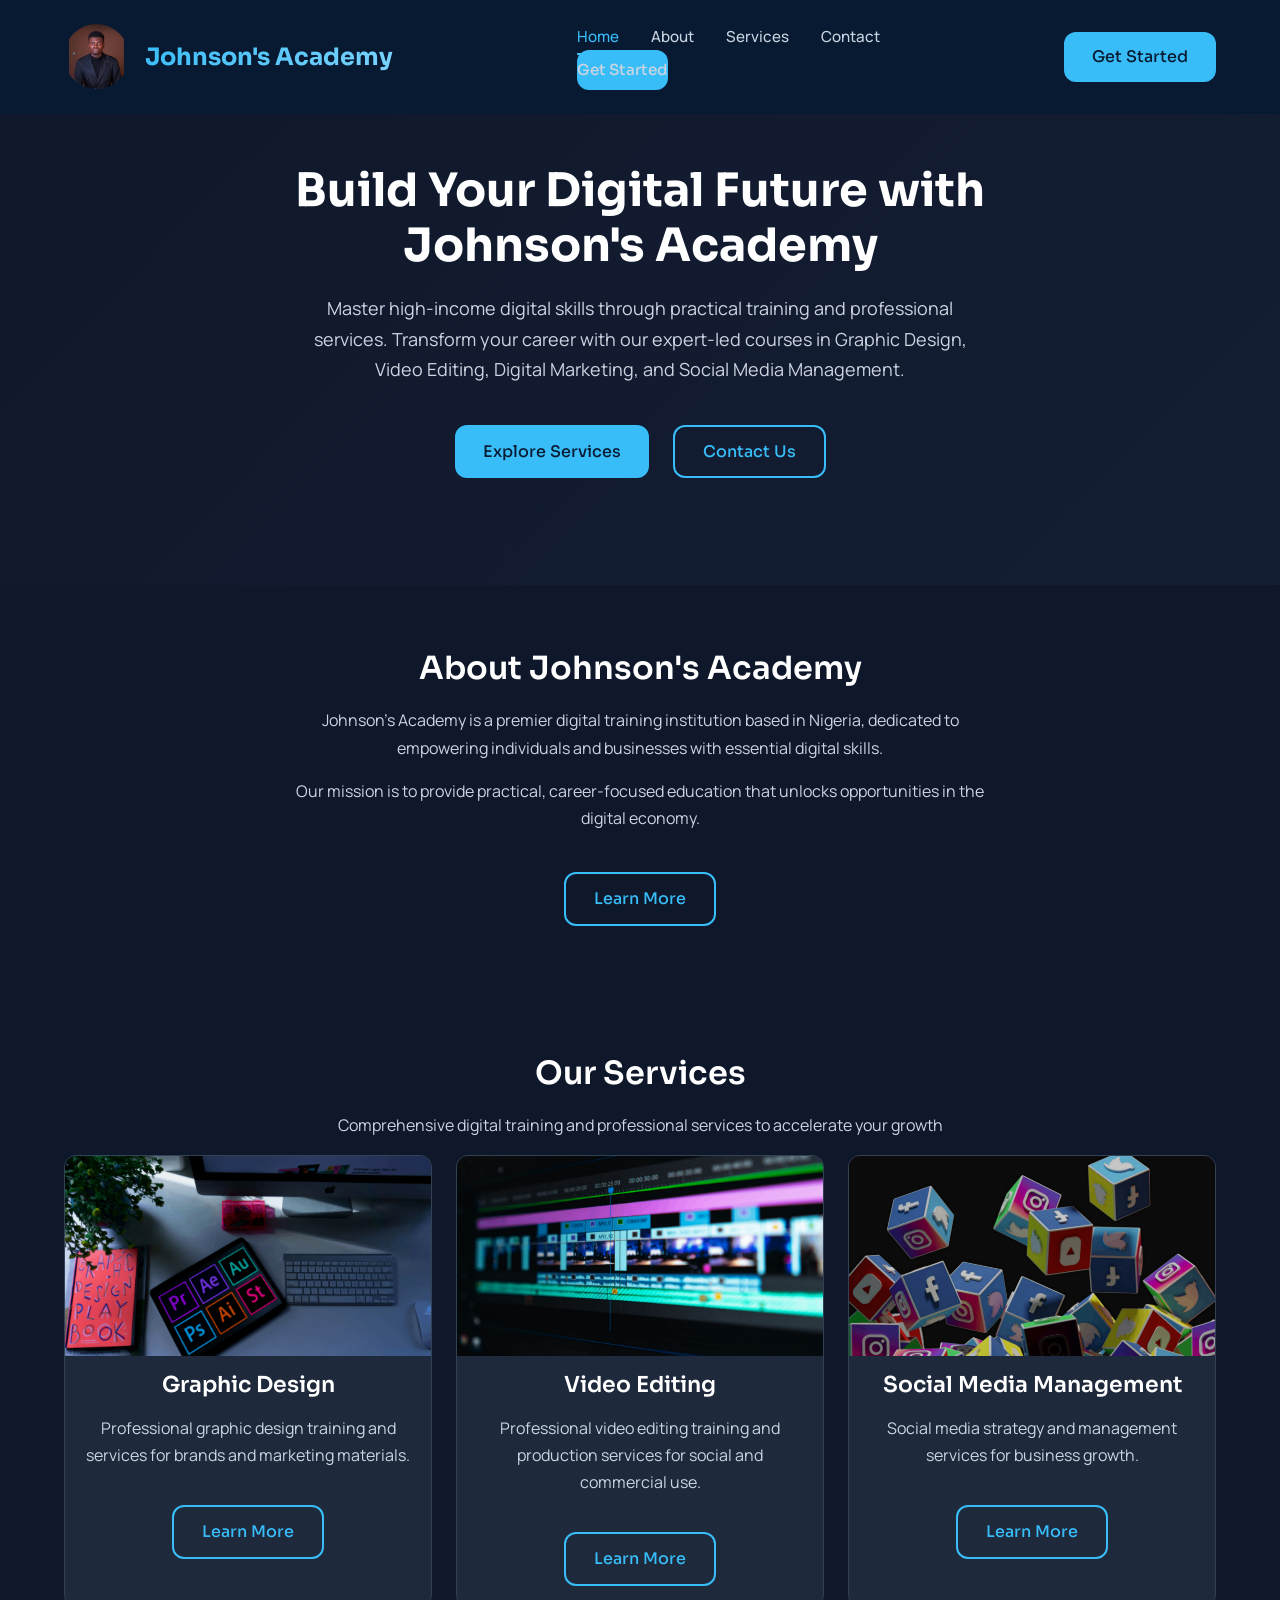
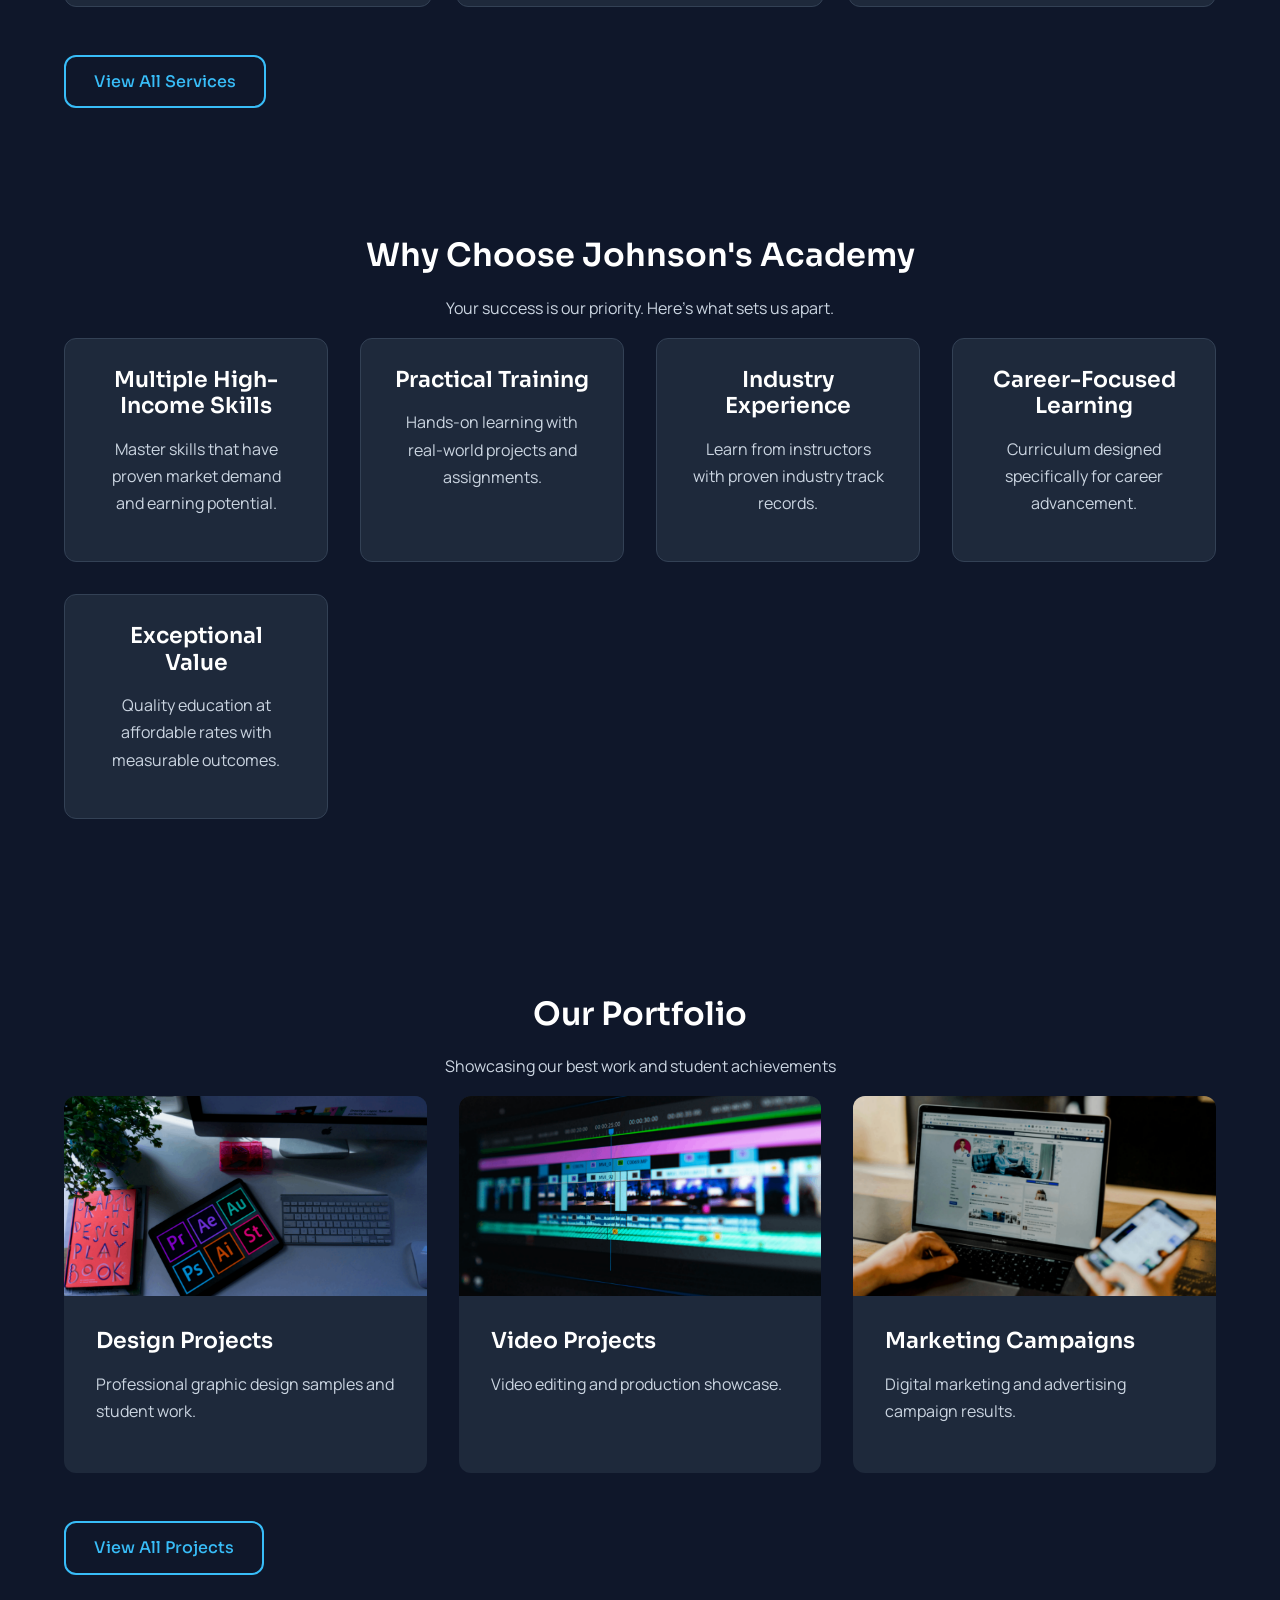
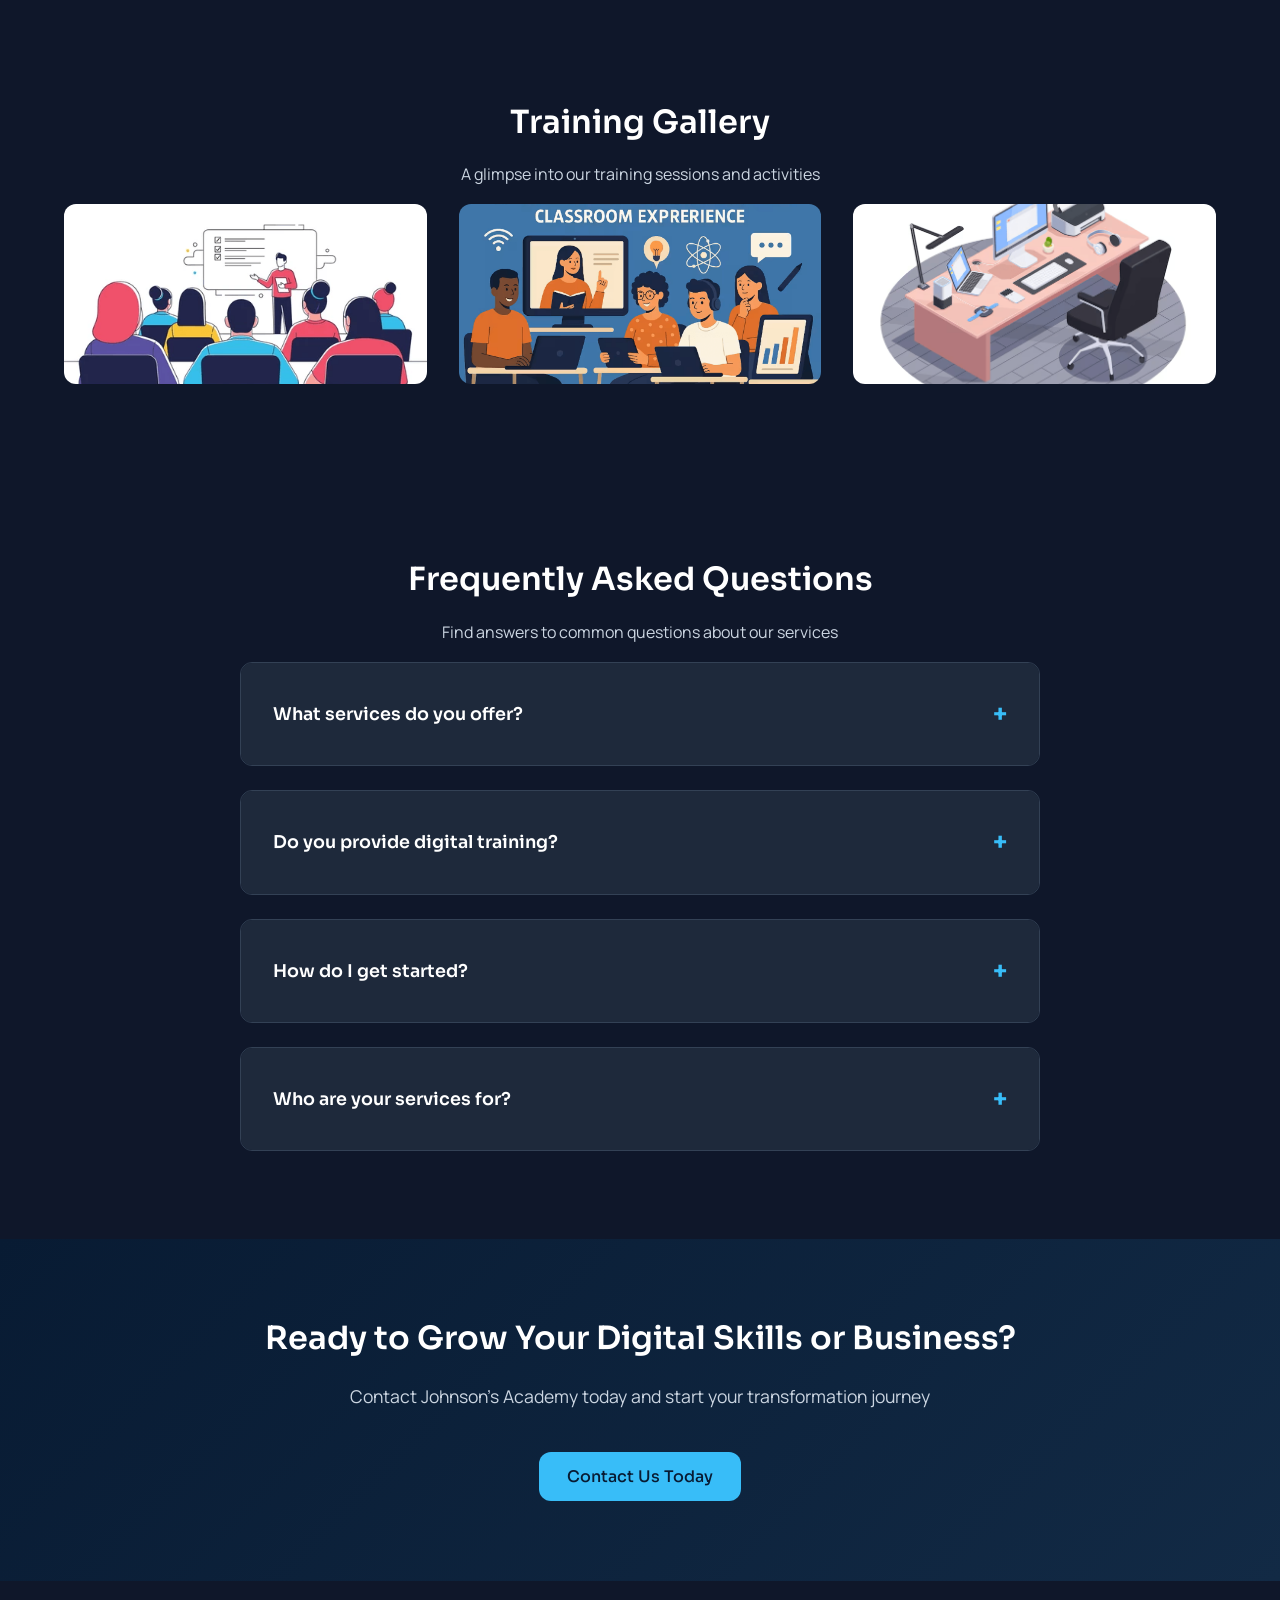
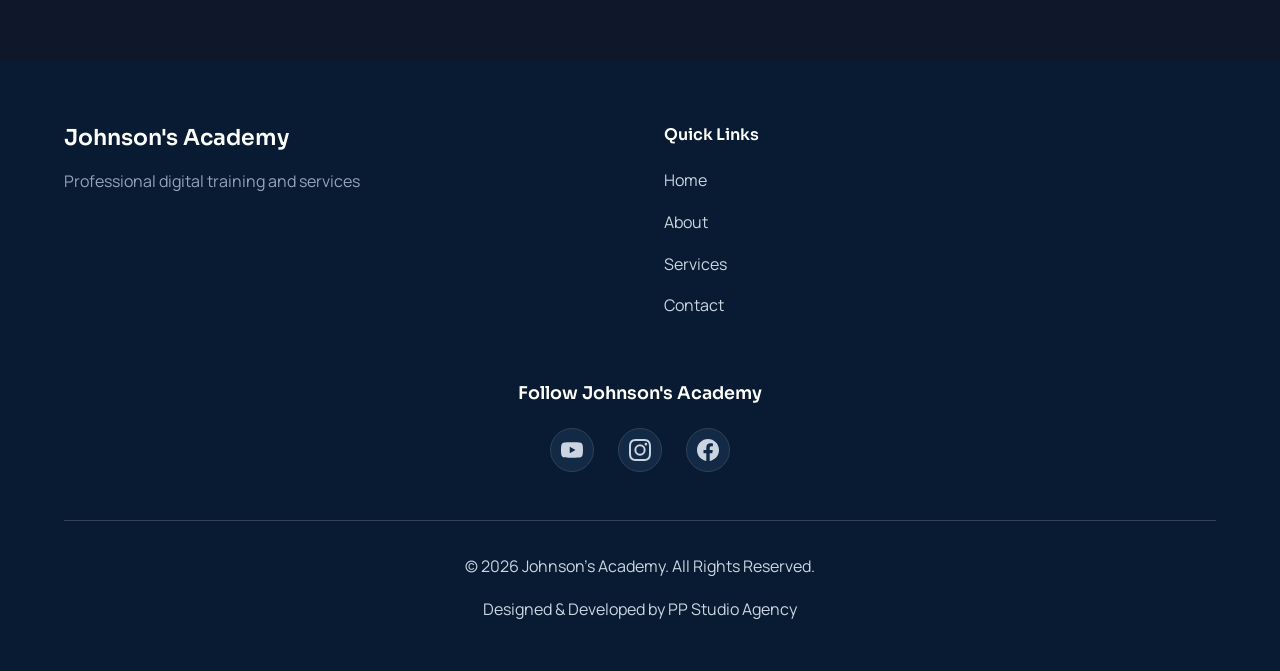
==== commit 6313fbbc: "update index.html" ====
--- a/index.html
+++ b/index.html
@@ -68,8 +68,9 @@
                     <li><a href="services.html" aria-label="Our services">Services</a></li>
                     <li><a href="contact.html" aria-label="Contact us">Contact</a></li>
                 </ul>
+                <a href="contact.html" class="btn btn-primary mobile-drawer-cta">Get Started</a>
             </nav>
-            <a href="contact.html" class="btn btn-primary" aria-label="Get started with our services">Get Started</a>
+            <a href="contact.html" class="btn btn-primary header-cta" aria-label="Get started with our services">Get Started</a>
             <div class="mobile-menu-toggle" aria-label="Toggle mobile menu">
                 <span></span>
                 <span></span>
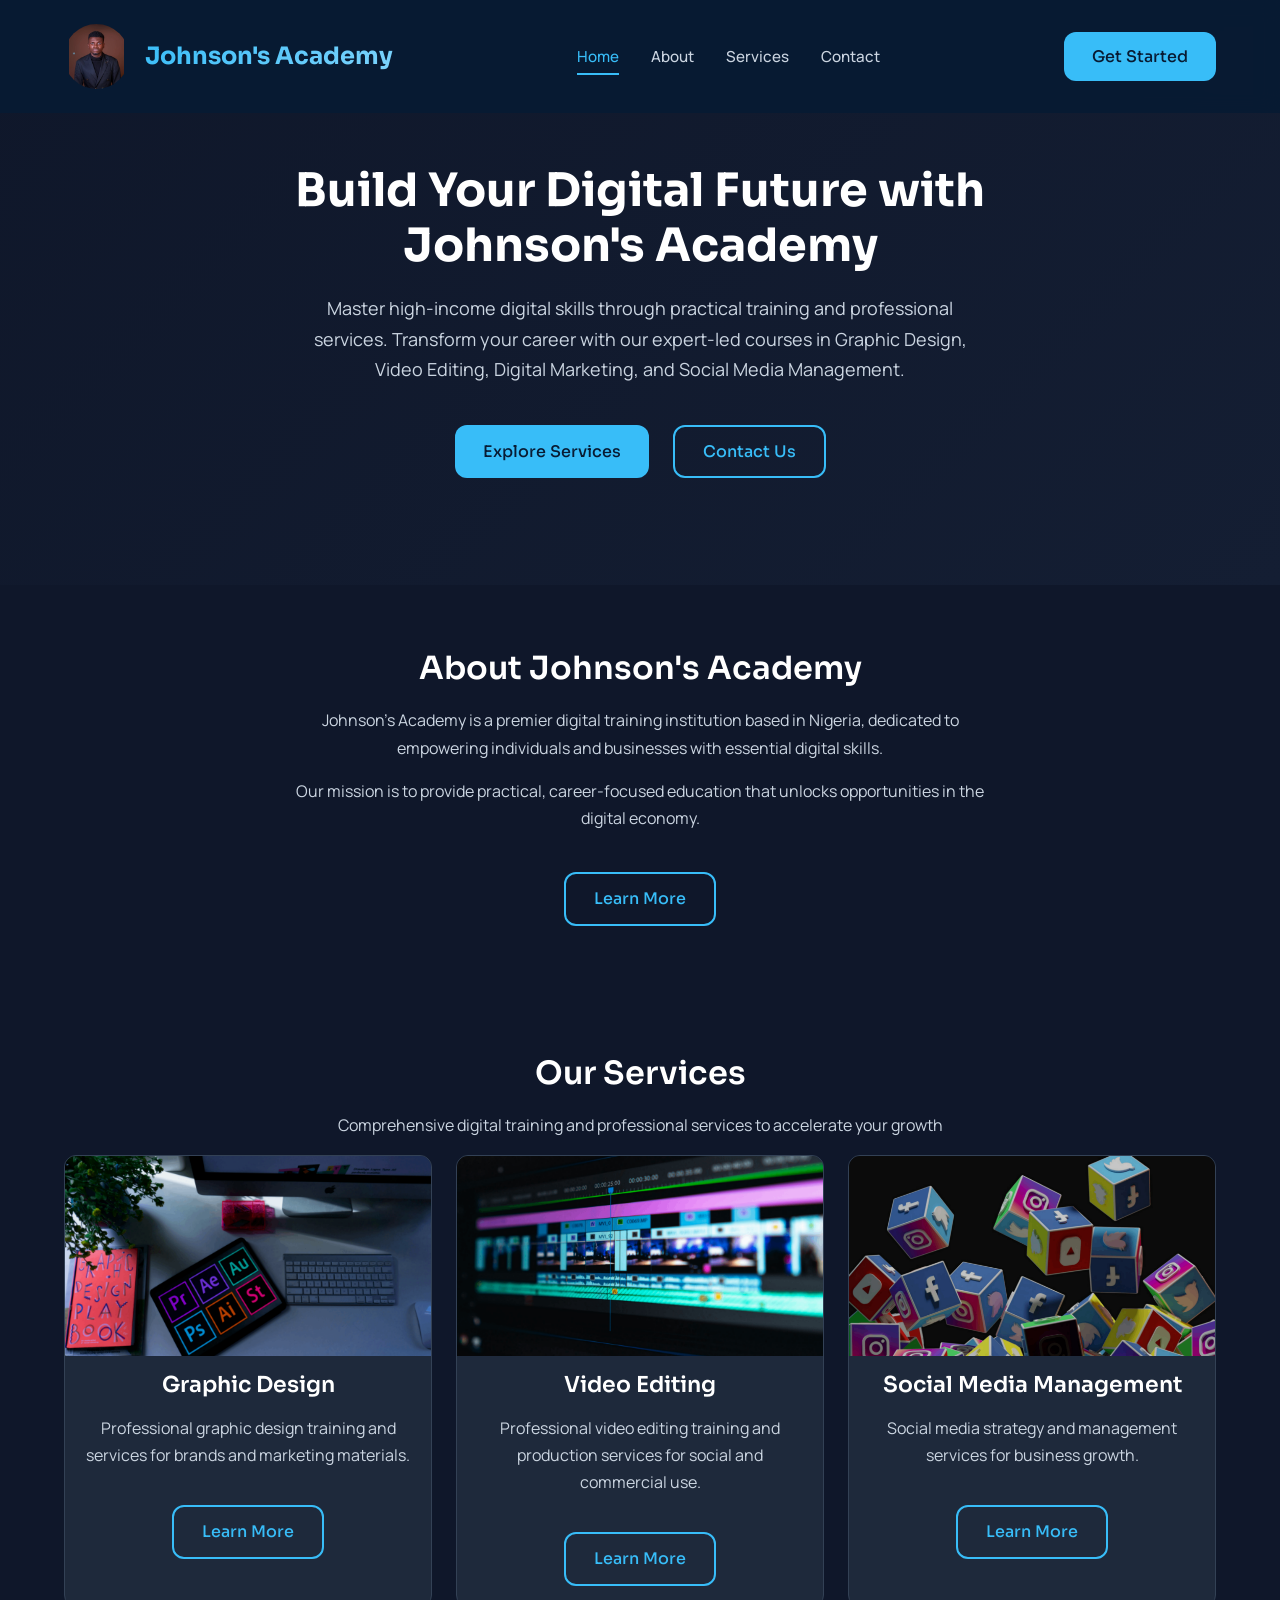
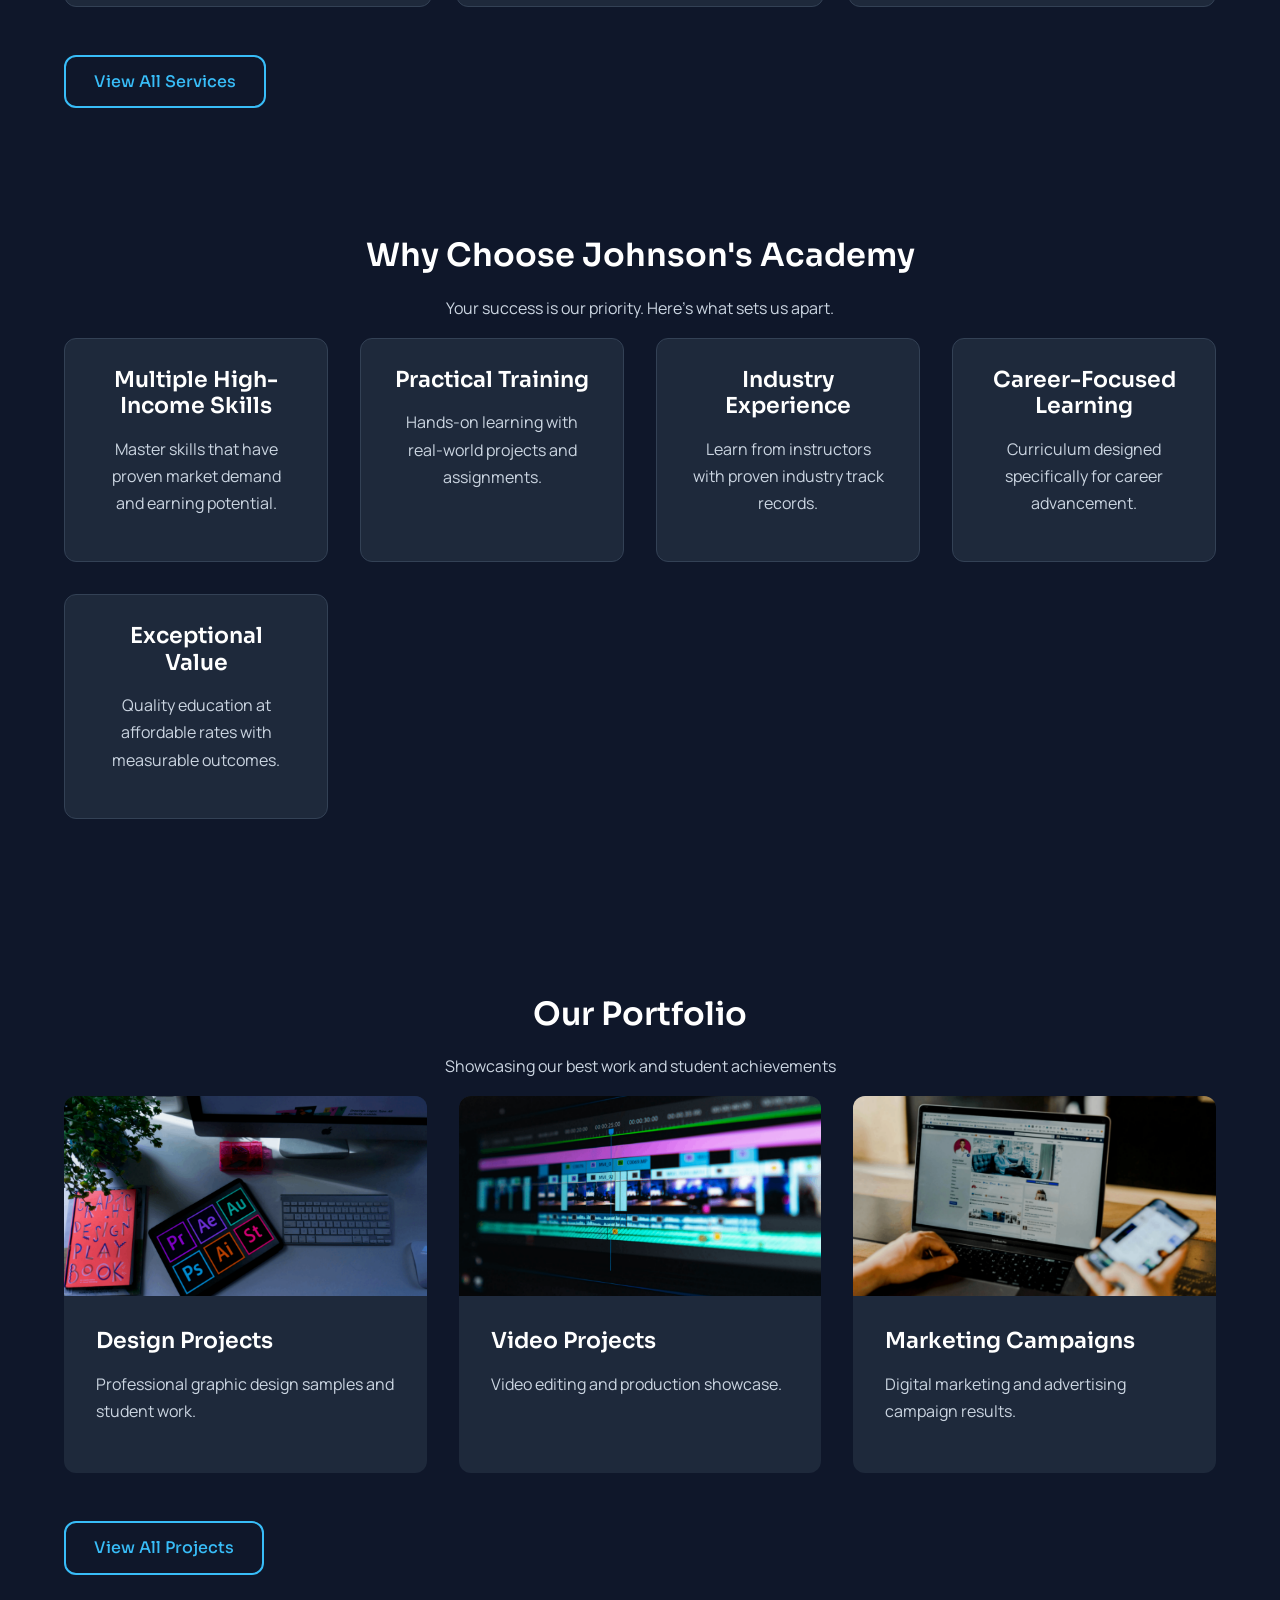
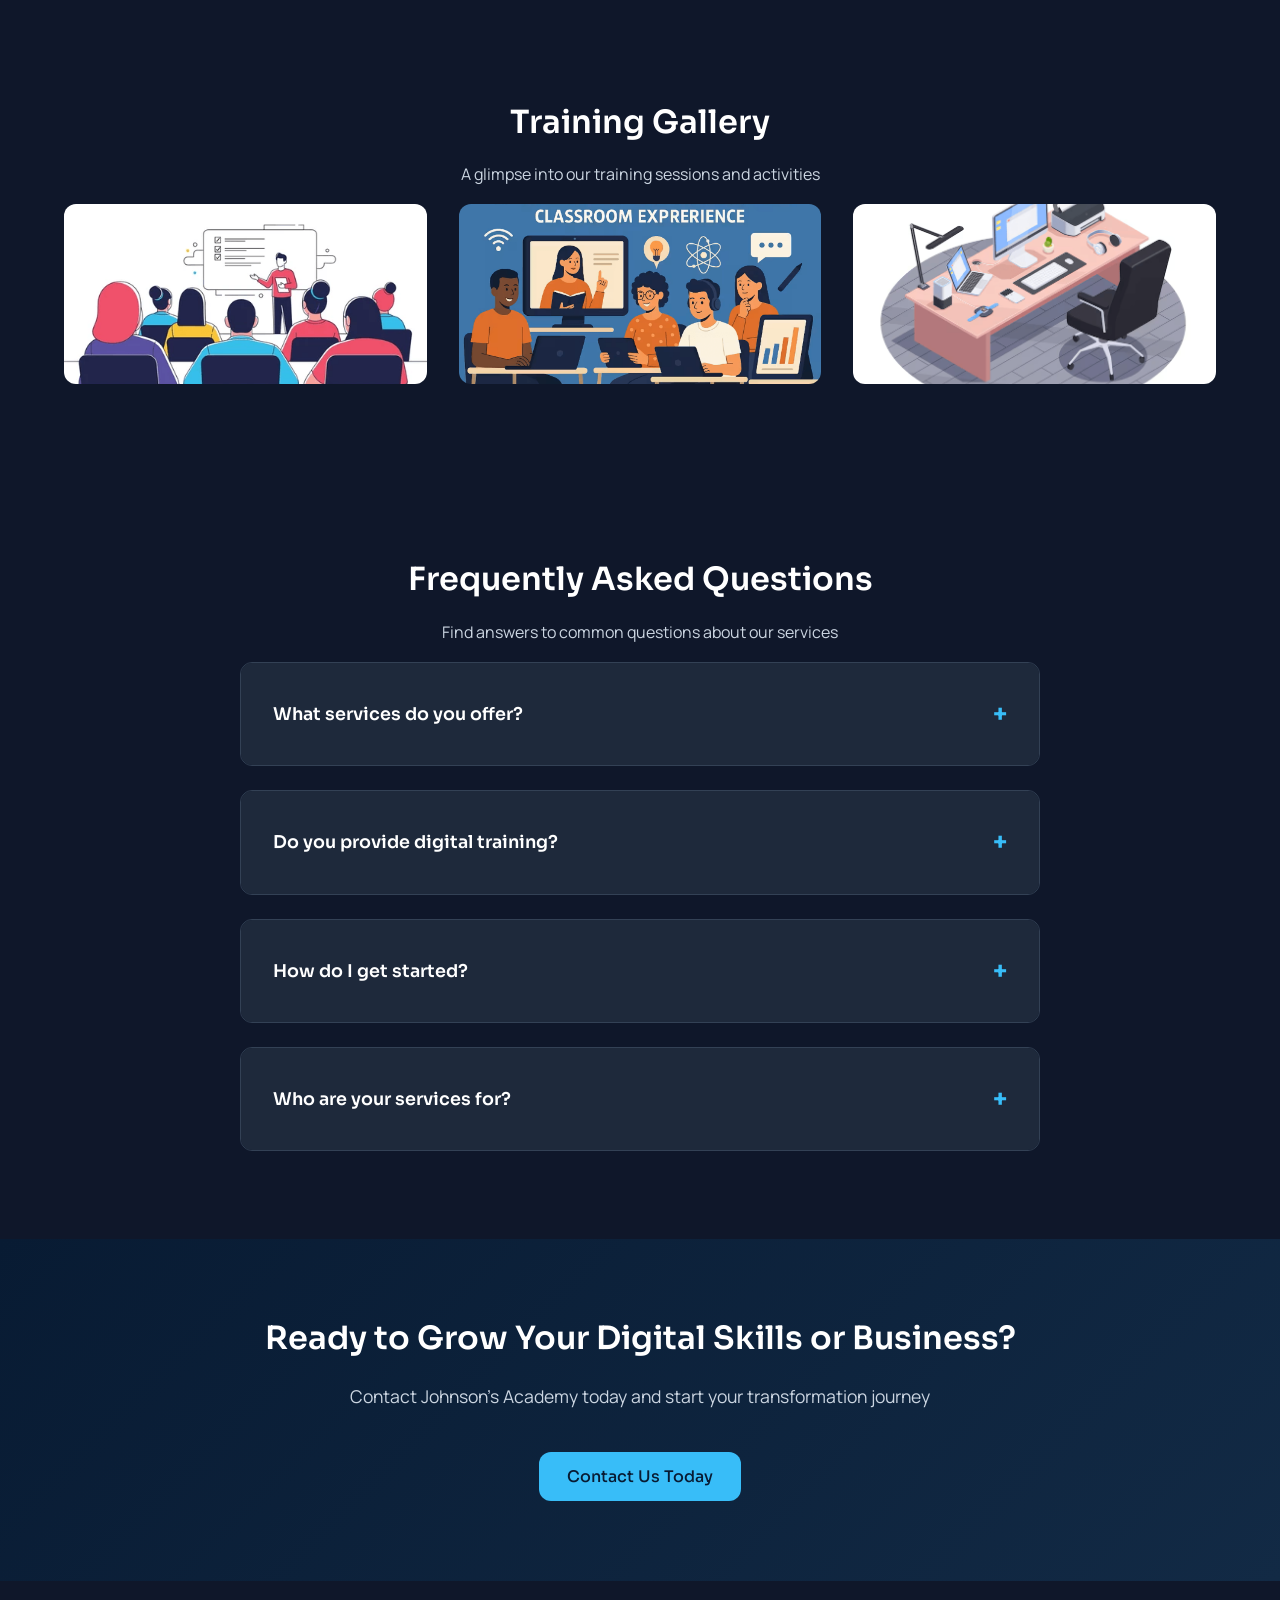
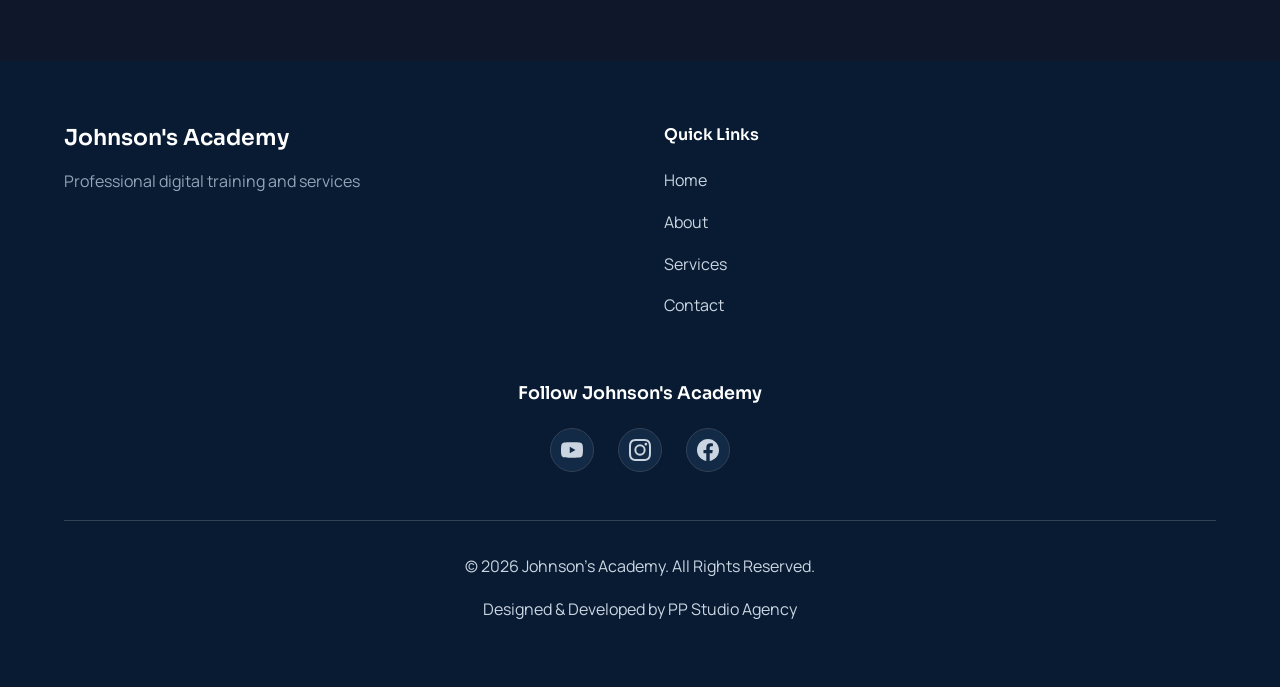
==== commit ca823baa: "fix: resolve CI build errors, rename files with spaces, clean configs - Rename images/gallery/traini" ====
--- a/index.html
+++ b/index.html
@@ -199,7 +199,7 @@
             <p class="text-center">A glimpse into our training sessions and activities</p>
             <div class="gallery-grid">
                 <div class="gallery-item">
-                    <img src="images/gallery/training session.png" alt="Training session at Johnson's Academy" loading="lazy" width="400" height="180">
+                    <img src="images/gallery/training-session.png" alt="Training session at Johnson's Academy" loading="lazy" width="400" height="180">
                 </div>
                 <div class="gallery-item">
                     <img src="images/gallery/student working.png" alt="Student working on digital design project" loading="lazy" width="400" height="180">
--- a/css/style.css
+++ b/css/style.css
@@ -286,6 +286,7 @@
     justify-content: space-between;
     padding-top: var(--space-3);
     padding-bottom: var(--space-3);
+    min-height: 70px;
 }
 
 .logo {
@@ -701,6 +702,13 @@
     gap: var(--space-4);
 }
 
+@media (max-width: 768px) {
+    .mv-grid {
+        grid-template-columns: 1fr;
+        gap: var(--space-3);
+    }
+}
+
 .process-grid {
     display: grid;
     grid-template-columns: repeat(auto-fit, minmax(200px, 1fr));
@@ -749,6 +757,24 @@
 
 .mv-card h3 {
     color: var(--secondary);
+}
+
+@media (max-width: 768px) {
+    .mv-card {
+        padding: var(--space-3);
+        text-align: left;
+    }
+
+    .mv-card h3 {
+        font-size: 1.2rem;
+        margin-bottom: var(--space-1);
+    }
+
+    .mv-card p {
+        font-size: 0.9rem;
+        line-height: 1.6;
+        margin-bottom: 0;
+    }
 }
 
 /* Learning Process */
@@ -929,7 +955,7 @@
 
 .footer {
     background-color: var(--primary);
-    padding: var(--space-7) 0 var(--space-4);
+    padding: var(--space-7) 0 var(--space-6);
     margin-top: var(--space-8);
 }
 
@@ -1036,9 +1062,30 @@
     }
 }
 
+/* Header CTA: hidden on mobile, shown inside drawer */
+.header-cta {
+    display: inline-flex;
+}
+
+.mobile-drawer-cta {
+    display: none;
+}
+
 @media (max-width: 768px) {
     .mobile-menu-toggle {
         display: flex;
+    }
+
+    /* Compact header on mobile */
+    .navbar .container {
+        padding-top: var(--space-2);
+        padding-bottom: var(--space-2);
+        min-height: 60px;
+    }
+
+    /* Hide the CTA from the top header bar on mobile */
+    .header-cta {
+        display: none;
     }
 
     .nav-menu {
@@ -1047,6 +1094,7 @@
         left: -100%;
         width: 100%;
         height: 100vh;
+        height: 100dvh;
         background-color: var(--bg-dark);
         flex-direction: column;
         padding-top: 100px;
@@ -1063,6 +1111,22 @@
         padding: var(--space-4);
     }
 
+    .nav-menu ul li {
+        text-align: center;
+    }
+
+    .nav-menu ul li a {
+        font-size: 1.25rem;
+        padding: var(--space-2) 0;
+        display: block;
+    }
+
+    /* Show CTA inside mobile drawer */
+    .mobile-drawer-cta {
+        display: inline-flex;
+        margin: var(--space-4) auto 0;
+    }
+
     .navbar .container {
         flex-wrap: wrap;
     }
@@ -1071,7 +1135,7 @@
     .page-hero,
     .about-hero,
     .contact-hero {
-        padding: 100px var(--space-4) 60px;
+        padding: 110px var(--space-4) 60px;
         min-height: 60vh;
     }
 
@@ -1101,11 +1165,11 @@
     }
 
     h1 {
-        font-size: 2rem;
+        font-size: 1.75rem;
     }
 
     h2 {
-        font-size: 1.75rem;
+        font-size: 1.5rem;
     }
 
     /* Mobile button sizing */
@@ -1114,12 +1178,28 @@
         font-size: 15px;
     }
 
+    .hero,
+    .page-hero,
+    .about-hero,
+    .contact-hero {
+        padding: 100px var(--space-2) 48px;
+        min-height: 55vh;
+    }
+
     .hero-buttons {
         flex-direction: column;
     }
 
     .cta-buttons {
         flex-direction: column;
+    }
+
+    .mv-card {
+        padding: var(--space-2);
+    }
+
+    .mv-card p {
+        font-size: 0.85rem;
     }
 }
 
@@ -1268,22 +1348,25 @@
 /* Scroll to Top Button */
 .scroll-top-btn {
     position: fixed;
-    bottom: 20px;
-    right: 20px;
-    width: 50px;
-    height: 50px;
+    bottom: 24px;
+    right: 24px;
+    width: 48px;
+    height: 48px;
     background-color: var(--secondary);
     color: var(--primary);
     border: none;
     border-radius: 50%;
-    font-size: 1.5rem;
+    font-size: 1.25rem;
     cursor: pointer;
     opacity: 0;
     visibility: hidden;
     transition: all var(--transition-base);
-    z-index: 999;
-    box-shadow: var(--shadow-md);
+    z-index: 1100;
+    box-shadow: var(--shadow-lg);
     will-change: transform, opacity;
+    display: flex;
+    align-items: center;
+    justify-content: center;
 }
 
 .scroll-top-btn.visible {
@@ -1294,6 +1377,15 @@
 .scroll-top-btn:hover {
     transform: translateY(-5px);
     box-shadow: var(--shadow-lg);
+}
+
+@media (max-width: 768px) {
+    .scroll-top-btn {
+        bottom: 16px;
+        right: 16px;
+        width: 44px;
+        height: 44px;
+    }
 }
 
 /* ========================================
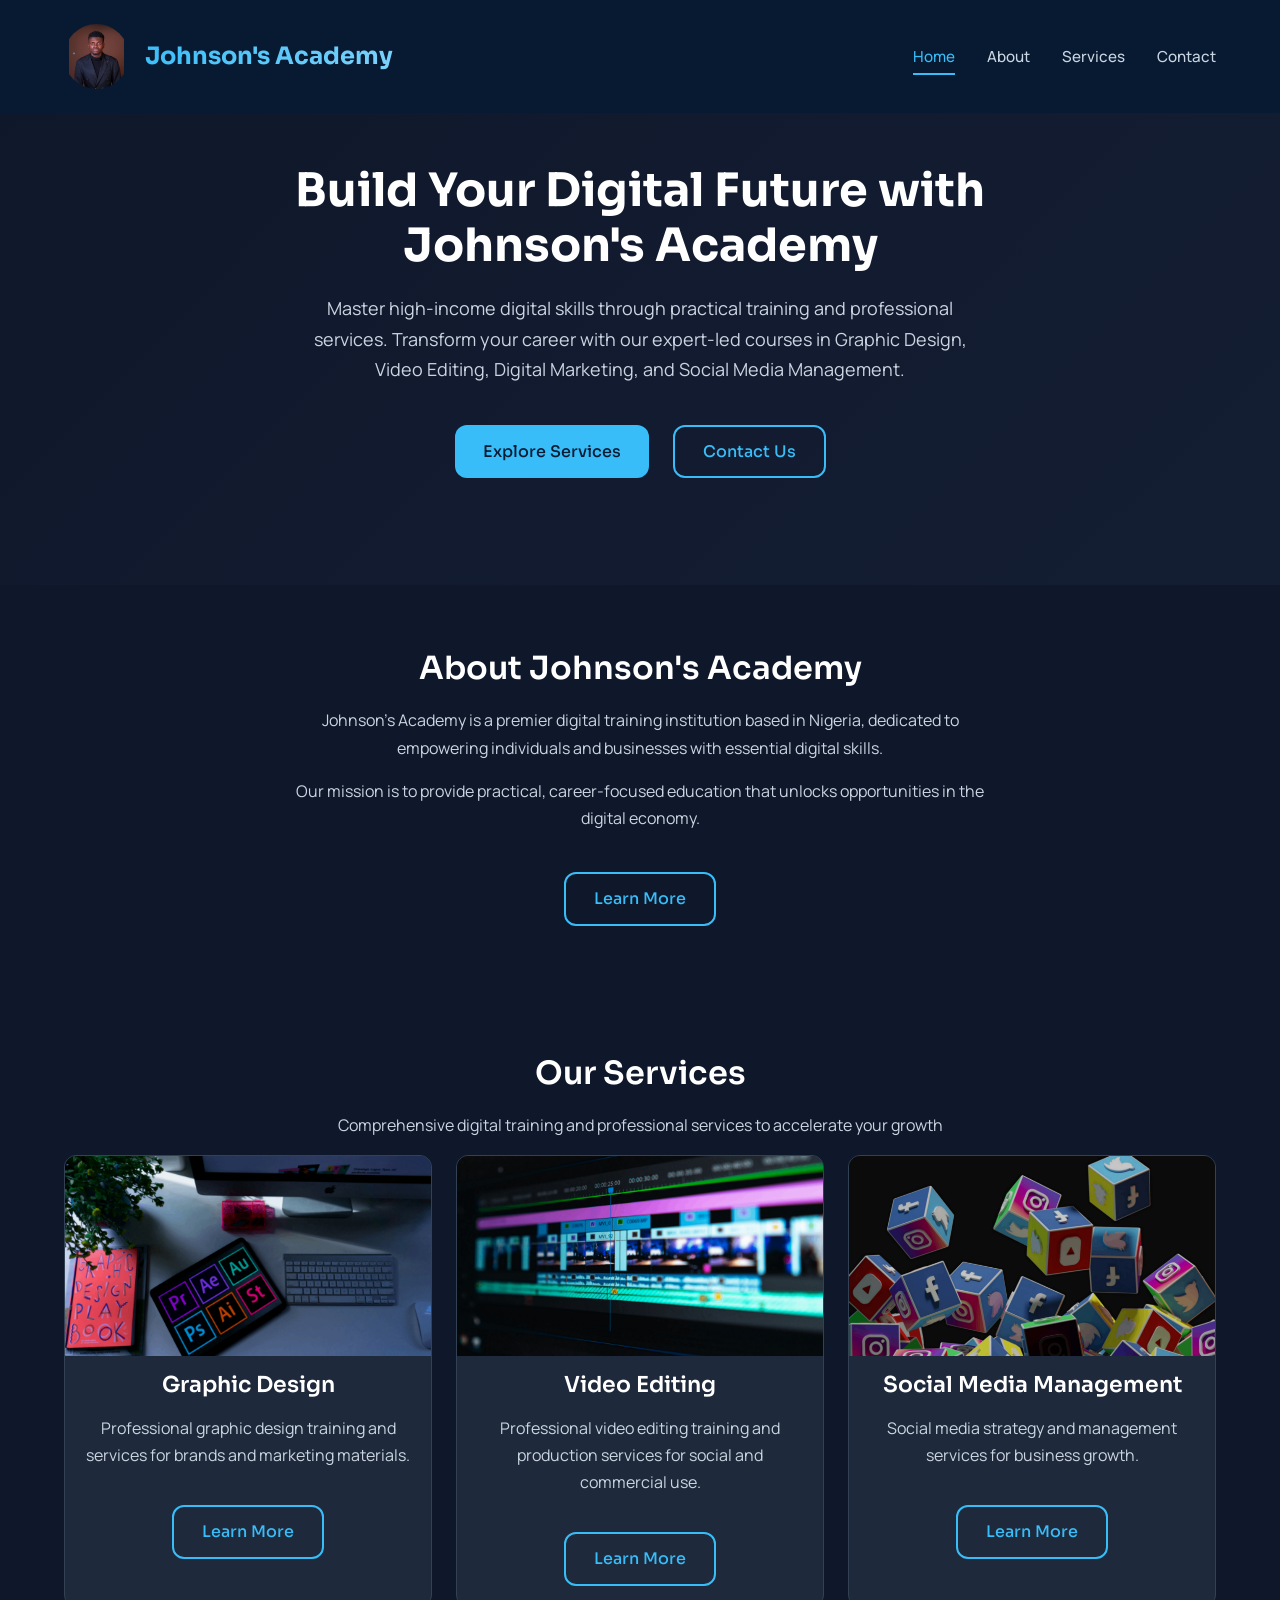
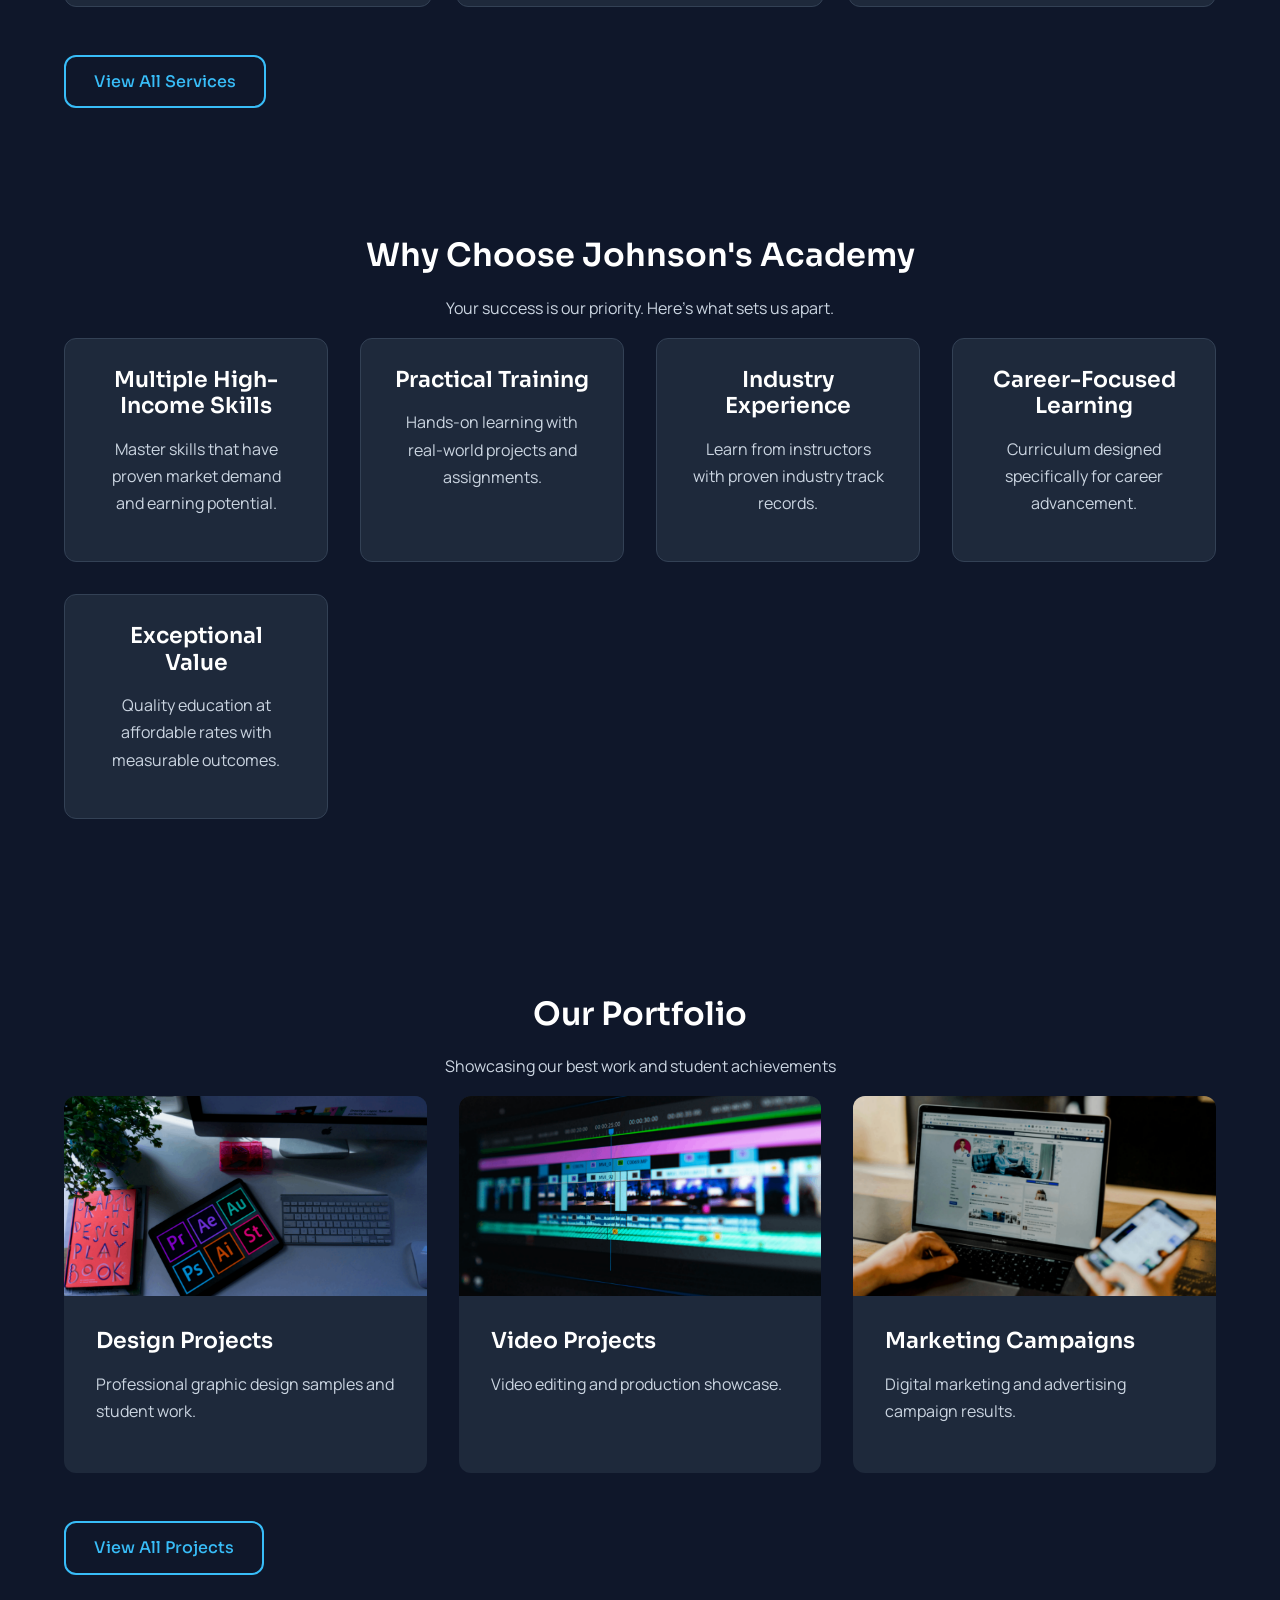
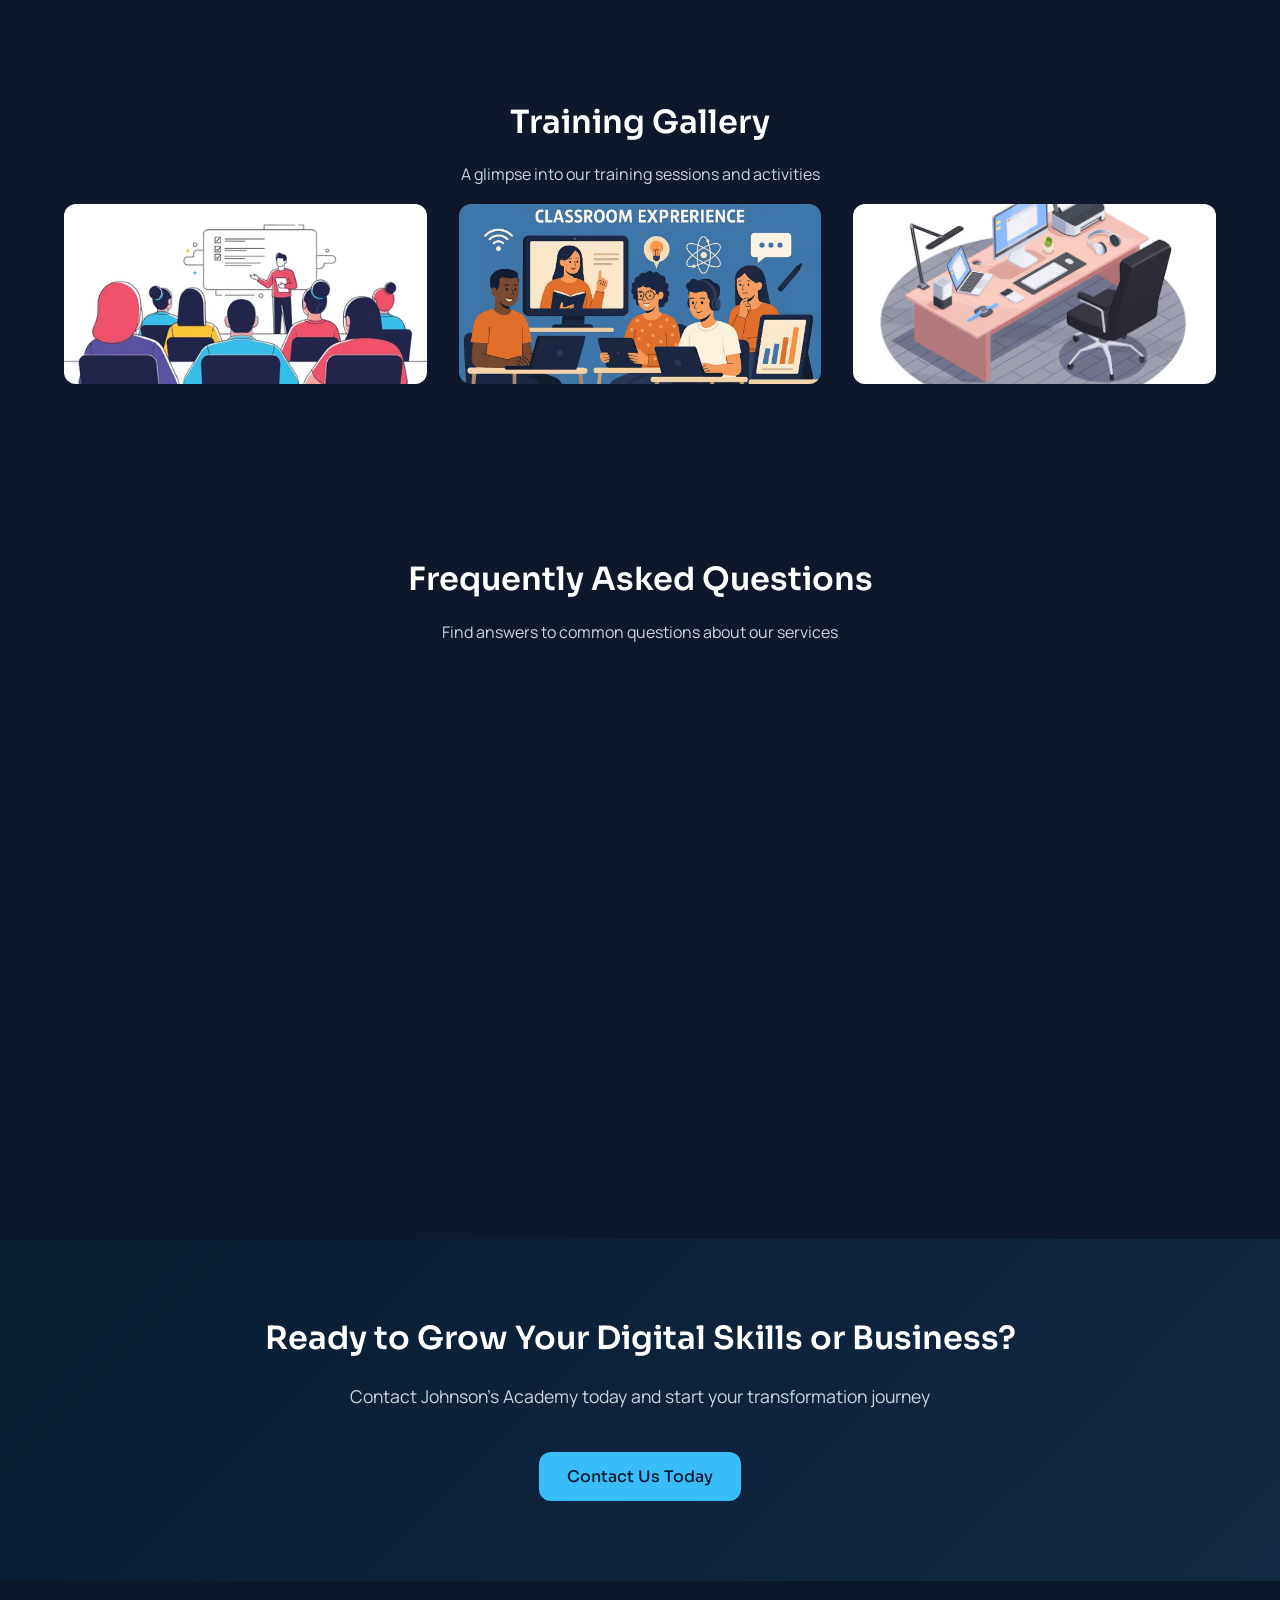
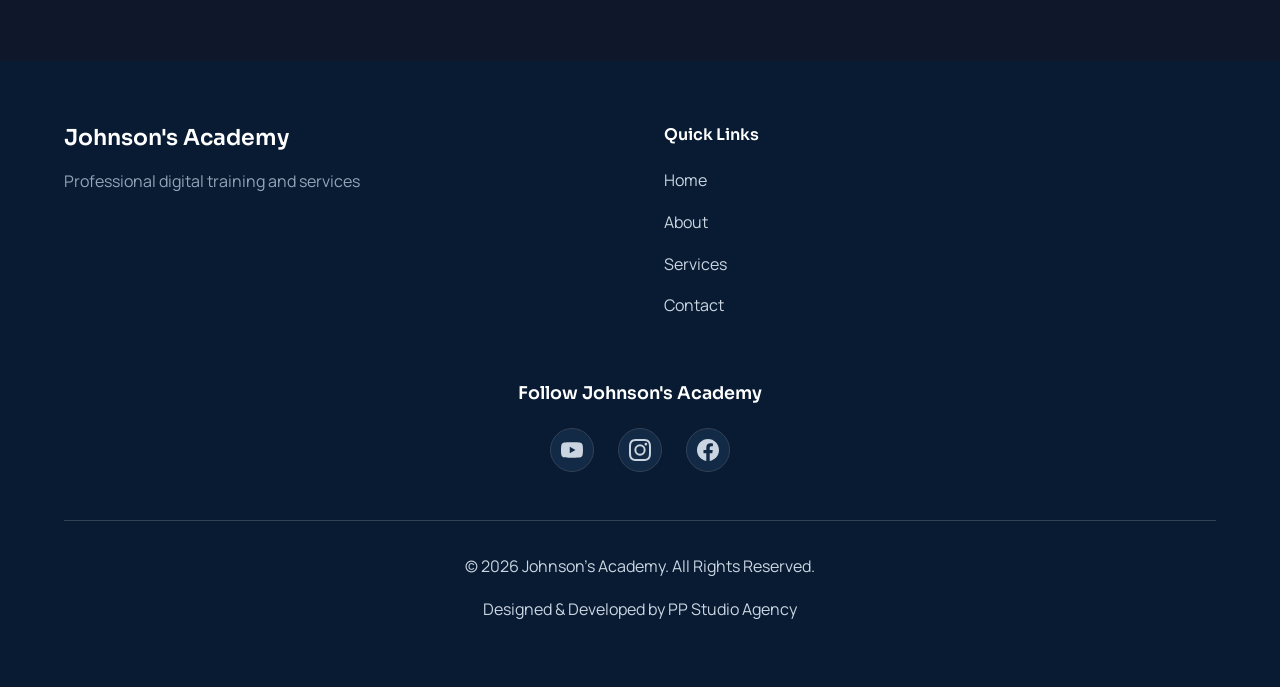
==== commit ed468d32: "fix: remove header Get Started button from all pages" ====
--- a/index.html
+++ b/index.html
@@ -70,7 +70,6 @@
                 </ul>
                 <a href="contact.html" class="btn btn-primary mobile-drawer-cta">Get Started</a>
             </nav>
-            <a href="contact.html" class="btn btn-primary header-cta" aria-label="Get started with our services">Get Started</a>
             <div class="mobile-menu-toggle" aria-label="Toggle mobile menu">
                 <span></span>
                 <span></span>
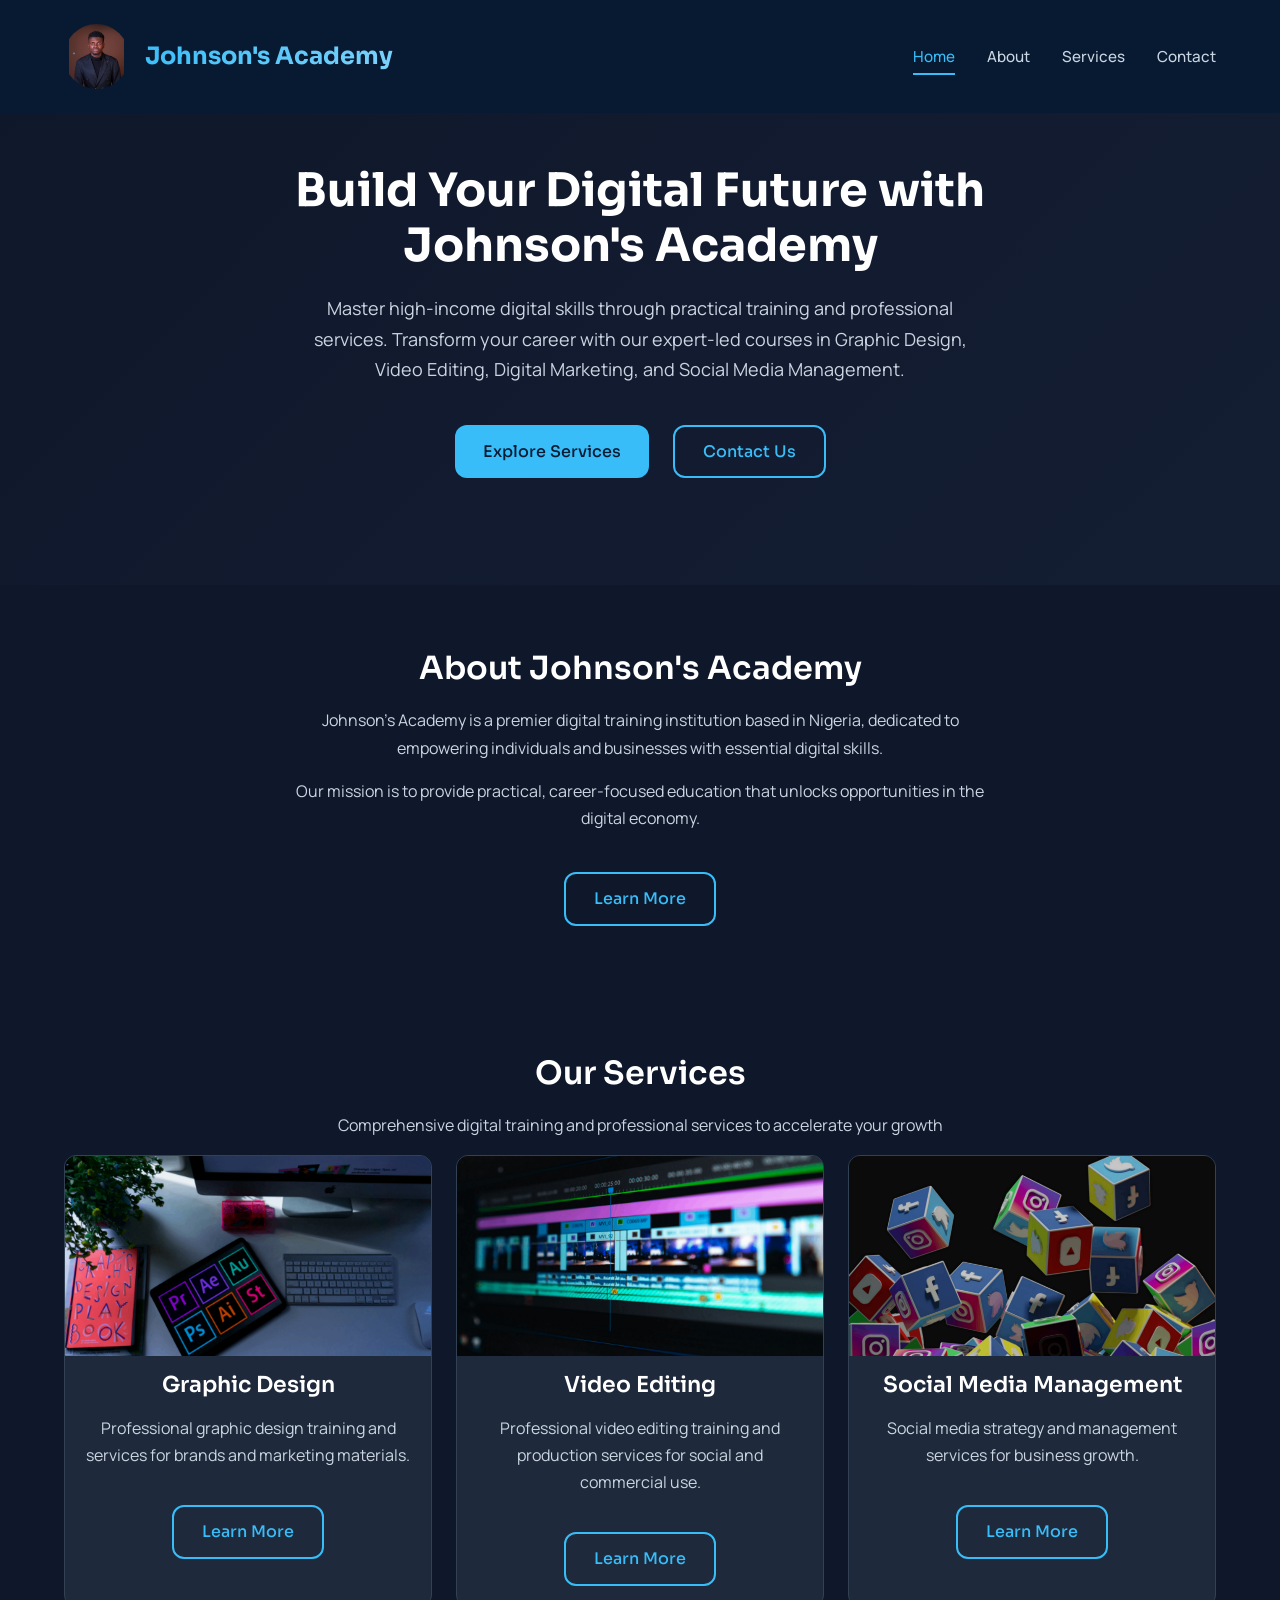
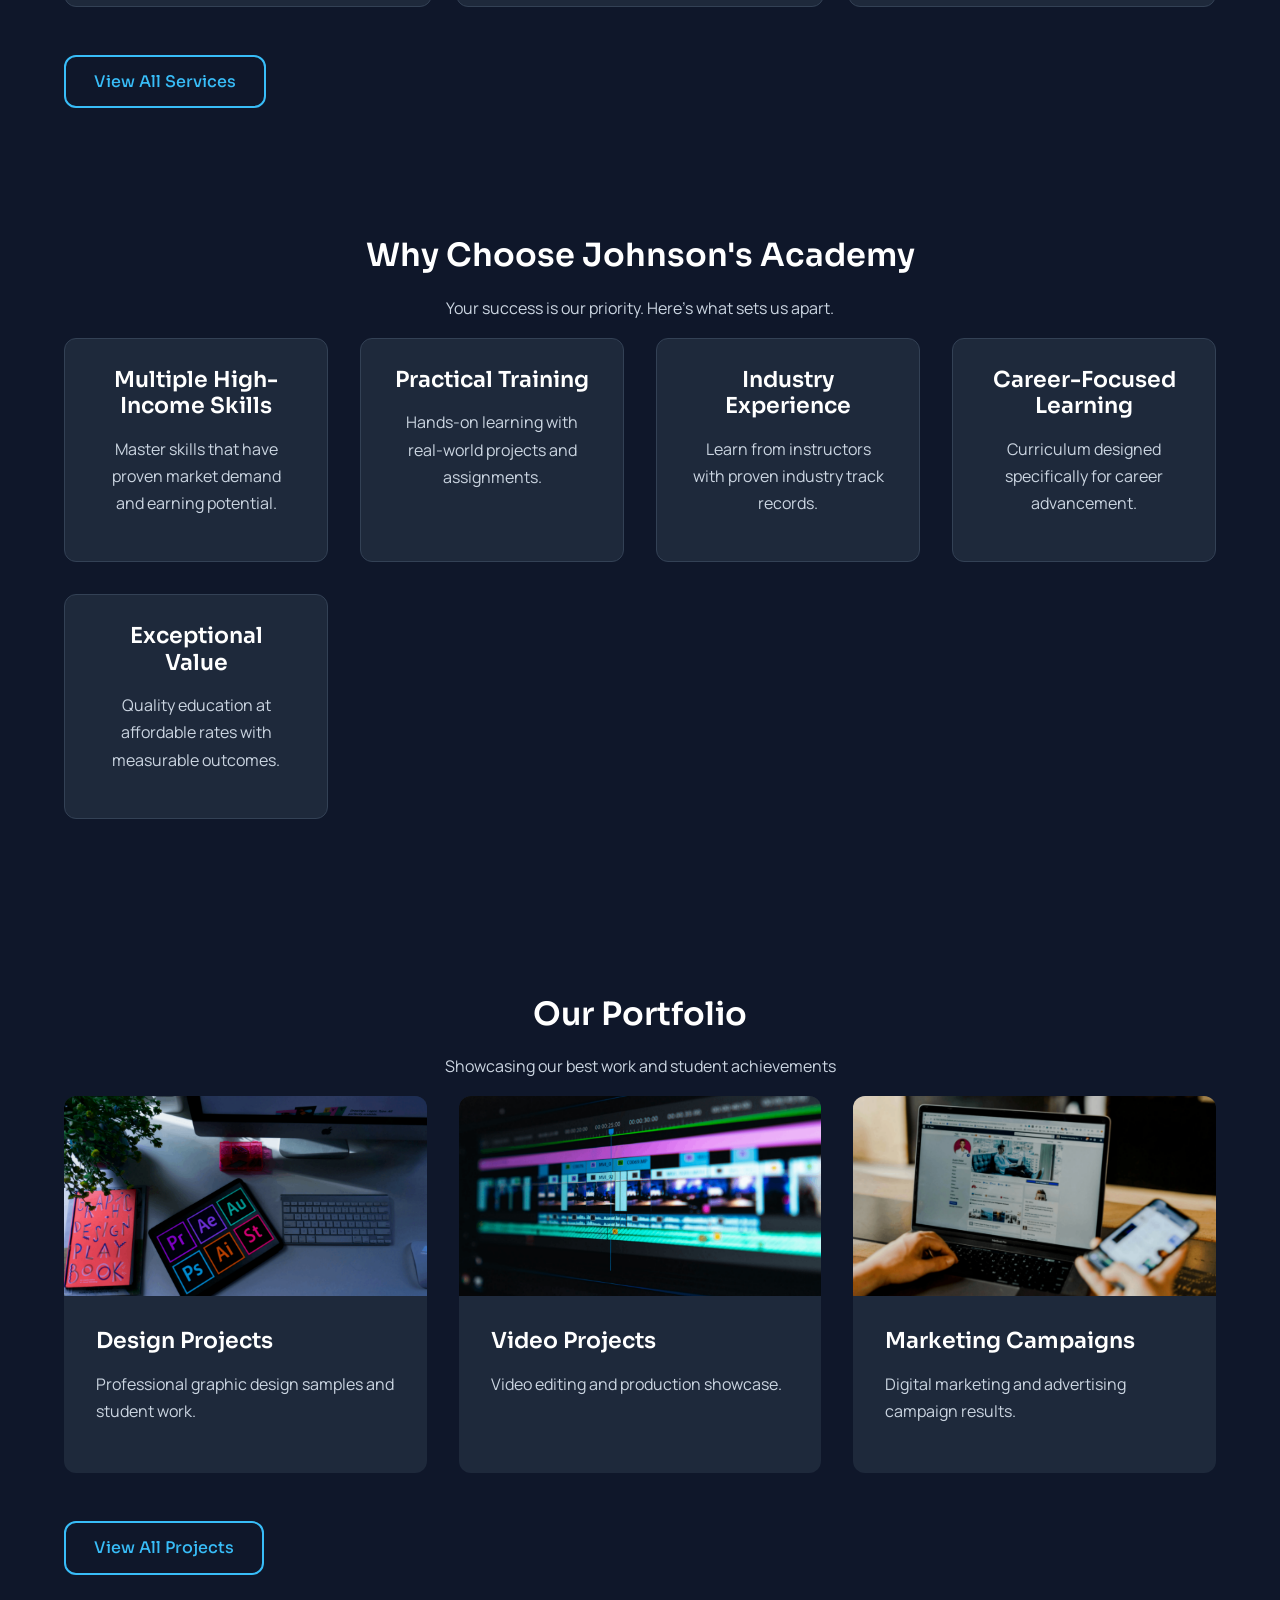
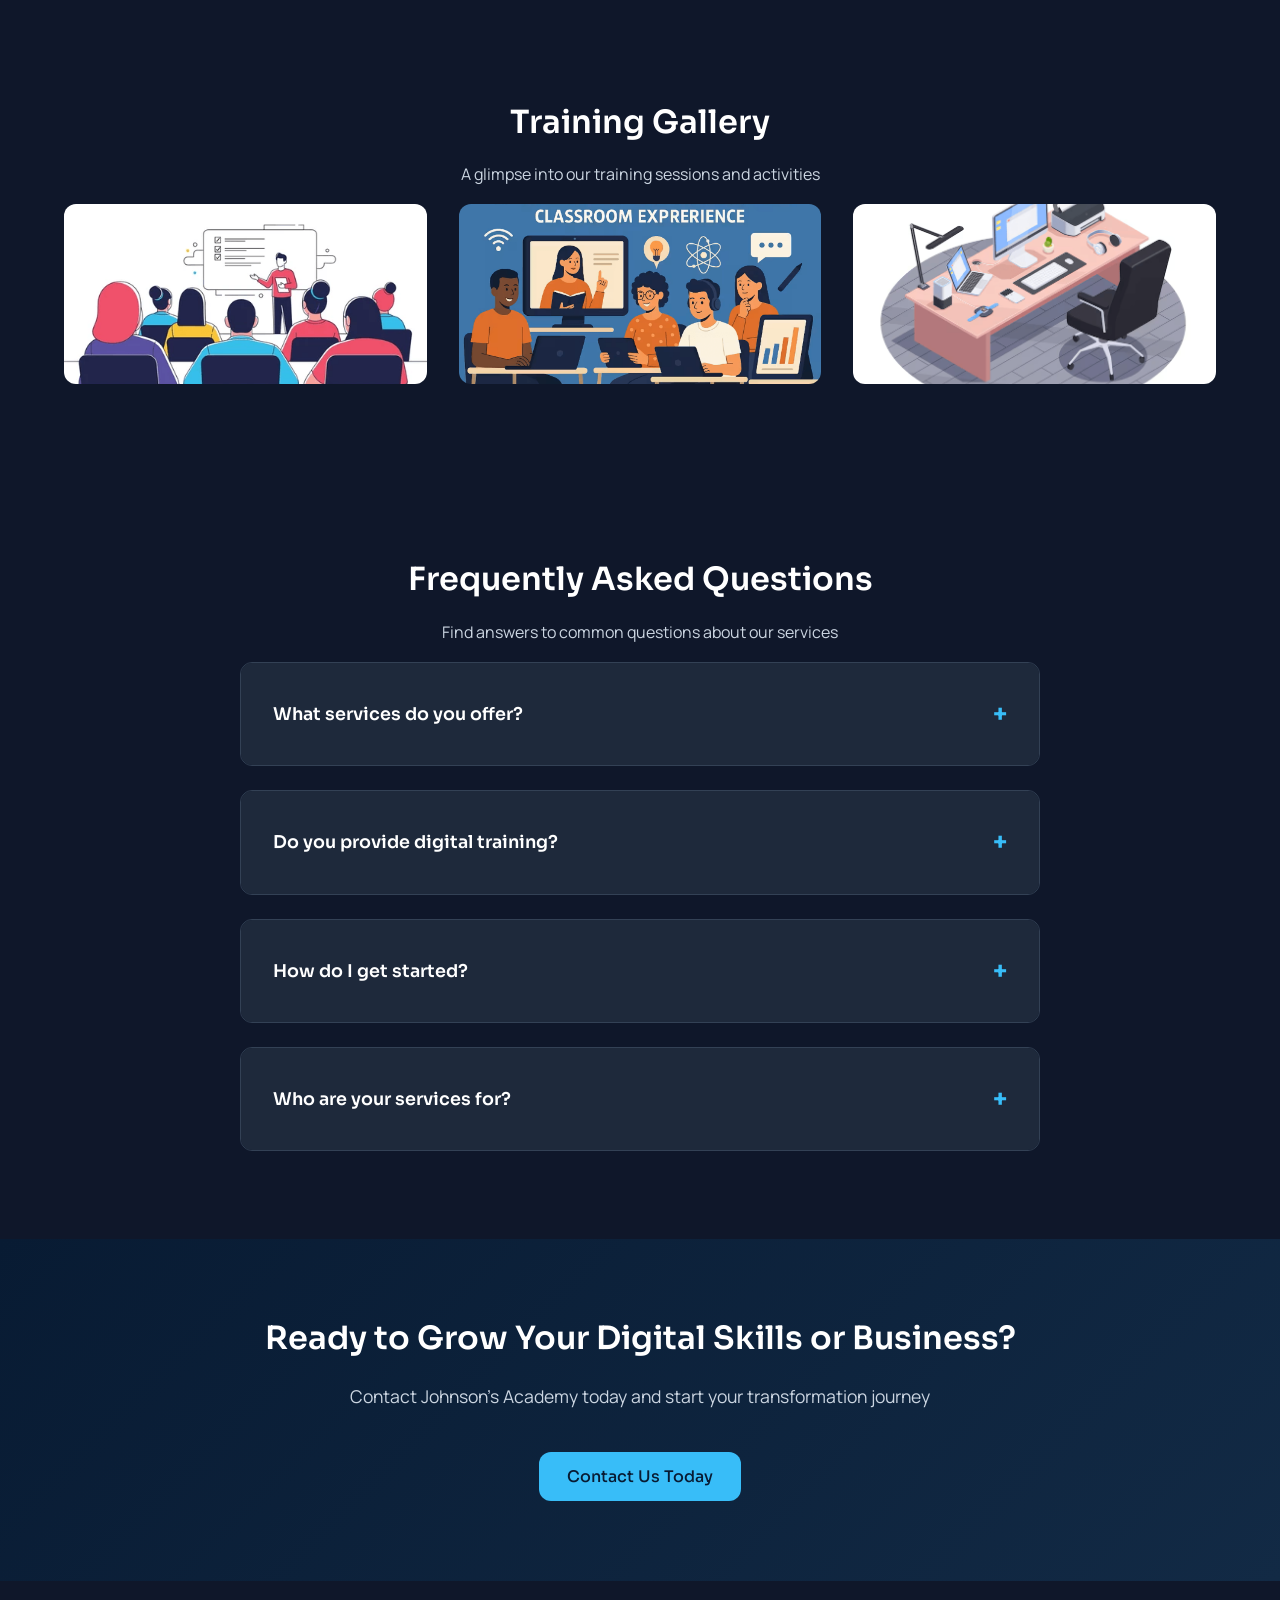
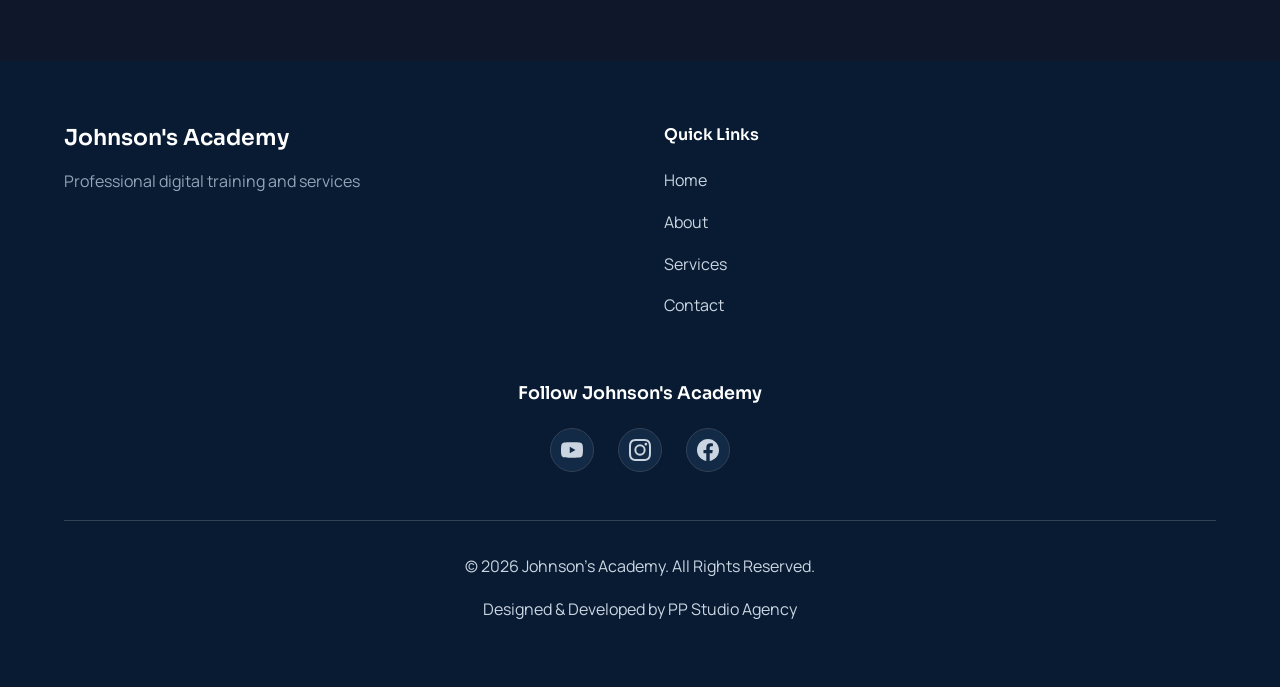
==== commit 32a24867: "fix: comprehensive production readiness audit - cross-browser, accessibility, SEO, security - Add Sa" ====
--- a/index.html
+++ b/index.html
@@ -2,7 +2,7 @@
 <html lang="en">
 <head>
     <meta charset="UTF-8">
-    <meta name="viewport" content="width=device-width, initial-scale=1.0">
+    <meta name="viewport" content="width=device-width, initial-scale=1.0, viewport-fit=cover">
     <title>Johnson's Academy | Digital Skills Training & Digital Services in Nigeria</title>
     <meta name="description" content="Johnson's Academy offers professional digital skills training in Nigeria. Learn Graphic Design, Video Editing, Digital Marketing & Social Media Management. Start your digital career today.">
     <link rel="canonical" href="https://www.johnsonsacademy.com.ng/">
@@ -55,6 +55,7 @@
 
 </head>
 <body>
+    <a href="#main-content" class="skip-link">Skip to main content</a>
     <header class="navbar">
         <div class="container">
             <div class="logo">
@@ -70,7 +71,7 @@
                 </ul>
                 <a href="contact.html" class="btn btn-primary mobile-drawer-cta">Get Started</a>
             </nav>
-            <div class="mobile-menu-toggle" aria-label="Toggle mobile menu">
+            <div class="mobile-menu-toggle" role="button" tabindex="0" aria-label="Toggle mobile menu" aria-expanded="false" aria-controls="nav-menu">
                 <span></span>
                 <span></span>
                 <span></span>
@@ -78,6 +79,7 @@
         </div>
     </header>
 
+    <main id="main-content">
     <section class="hero">
         <div class="container">
             <div class="hero-content">
@@ -252,6 +254,7 @@
             </div>
         </div>
     </section>
+    </main>
 
     <footer class="footer">
         <div class="container">
@@ -298,5 +301,10 @@
     </footer>
 
     <script src="js/script.js" defer></script>
+    <noscript>
+        <style>
+            .hidden { opacity: 1 !important; transform: none !important; }
+        </style>
+    </noscript>
 </body>
 </html>
--- a/css/style.css
+++ b/css/style.css
@@ -73,6 +73,25 @@
    2. RESET & BASE STYLES
    ======================================== */
 
+/* Skip Navigation Link */
+.skip-link {
+    position: absolute;
+    top: -100%;
+    left: 0;
+    background: var(--secondary);
+    color: var(--primary);
+    padding: var(--space-2) var(--space-3);
+    z-index: 10000;
+    font-weight: 600;
+    font-family: var(--font-heading);
+    border-radius: 0 0 var(--radius-md) 0;
+    transition: top var(--transition-fast);
+}
+
+.skip-link:focus {
+    top: 0;
+}
+
 * {
     margin: 0;
     padding: 0;
@@ -81,6 +100,8 @@
 
 html {
     scroll-behavior: smooth;
+    -webkit-text-size-adjust: 100%;
+    -ms-text-size-adjust: 100%;
 }
 
 body {
@@ -90,6 +111,9 @@
     color: var(--text-primary);
     background-color: var(--bg-dark);
     overflow-x: hidden;
+    -webkit-font-smoothing: antialiased;
+    -moz-osx-font-smoothing: grayscale;
+    text-rendering: optimizeLegibility;
 }
 
 img {
@@ -102,6 +126,7 @@
     text-decoration: none;
     color: inherit;
     transition: color var(--transition-fast);
+    -webkit-tap-highlight-color: transparent;
 }
 
 ul {
@@ -276,6 +301,7 @@
     right: 0;
     z-index: 1000;
     background-color: rgba(8, 27, 51, 0.95);
+    -webkit-backdrop-filter: blur(10px);
     backdrop-filter: blur(10px);
     transition: all var(--transition-base);
 }
@@ -362,6 +388,9 @@
     gap: 5px;
     cursor: pointer;
     padding: var(--space-2);
+    background: none;
+    border: none;
+    z-index: 1001;
 }
 
 .mobile-menu-toggle span {
@@ -369,6 +398,20 @@
     height: 2px;
     background-color: var(--white);
     transition: all var(--transition-base);
+    display: block;
+    transform-origin: center;
+}
+
+.mobile-menu-toggle[aria-expanded="true"] span:nth-child(1) {
+    transform: rotate(45deg) translate(5px, 5px);
+}
+
+.mobile-menu-toggle[aria-expanded="true"] span:nth-child(2) {
+    opacity: 0;
+}
+
+.mobile-menu-toggle[aria-expanded="true"] span:nth-child(3) {
+    transform: rotate(-45deg) translate(5px, -5px);
 }
 
 /* ========================================
@@ -448,6 +491,7 @@
 .about-hero,
 .contact-hero {
     min-height: 65vh;
+    min-height: 65dvh;
     display: flex;
     align-items: center;
     justify-content: center;
@@ -1041,6 +1085,7 @@
 .footer-bottom {
     text-align: center;
     padding-top: var(--space-4);
+    padding-bottom: env(safe-area-inset-bottom, 0);
     border-top: 1px solid var(--border-color);
     color: var(--text-muted);
     font-size: 0.9rem;
@@ -1243,27 +1288,27 @@
         transform: translateY(0);
     }
 
-    /* Hero entrance animations */
-    .hero-content h1,
-    .page-hero h1,
-    .about-hero h1,
-    .contact-hero h1 {
+    /* Hero entrance animations - only when JS has loaded */
+    .js-loaded .hero-content h1,
+    .js-loaded .page-hero h1,
+    .js-loaded .about-hero h1,
+    .js-loaded .contact-hero h1 {
         opacity: 0;
         transform: translateY(30px);
         animation: fadeUp 0.8s ease forwards;
     }
 
-    .hero-content p,
-    .page-hero p,
-    .about-hero p,
-    .contact-hero p {
+    .js-loaded .hero-content p,
+    .js-loaded .page-hero p,
+    .js-loaded .about-hero p,
+    .js-loaded .contact-hero p {
         opacity: 0;
         transform: translateY(30px);
         animation: fadeUp 0.8s ease 0.2s forwards;
     }
 
-    .hero-buttons,
-    .cta-buttons {
+    .js-loaded .hero-buttons,
+    .js-loaded .cta-buttons {
         opacity: 0;
         transform: translateY(30px);
         animation: fadeUp 0.8s ease 0.4s forwards;
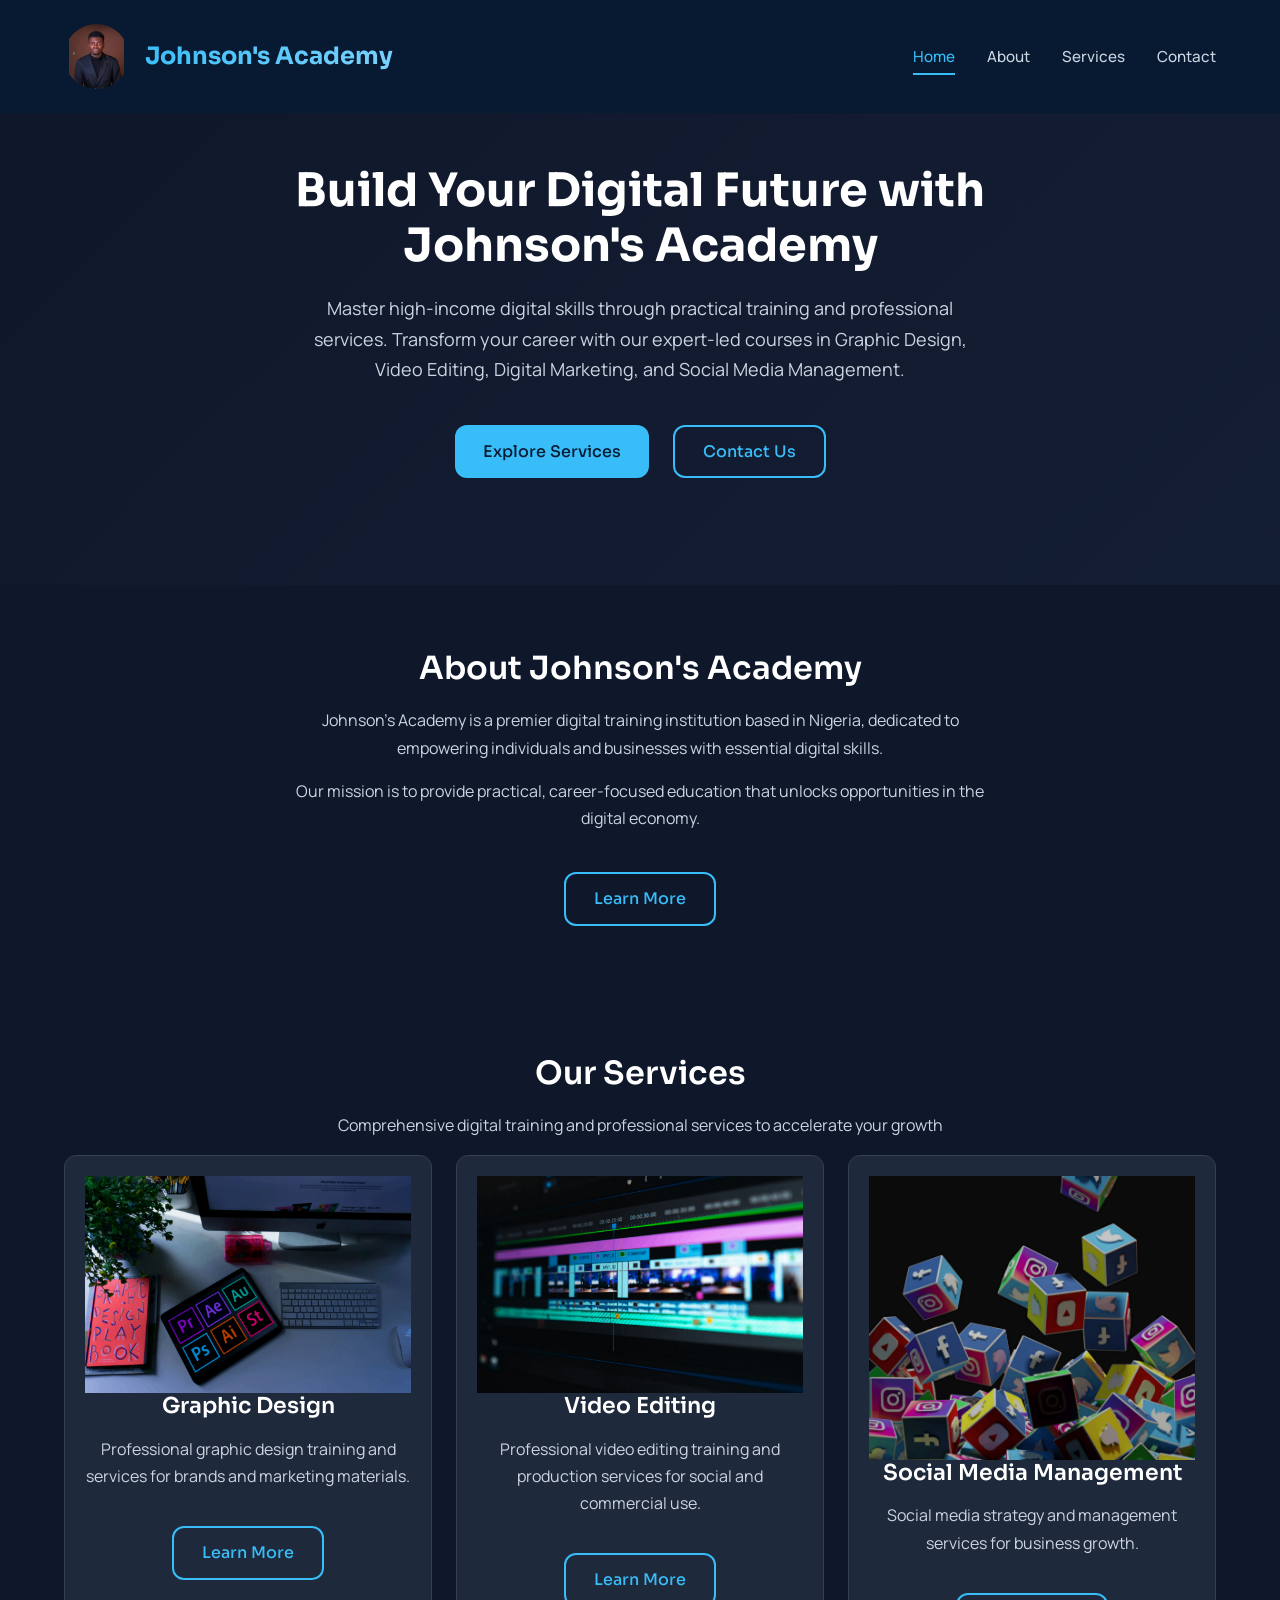
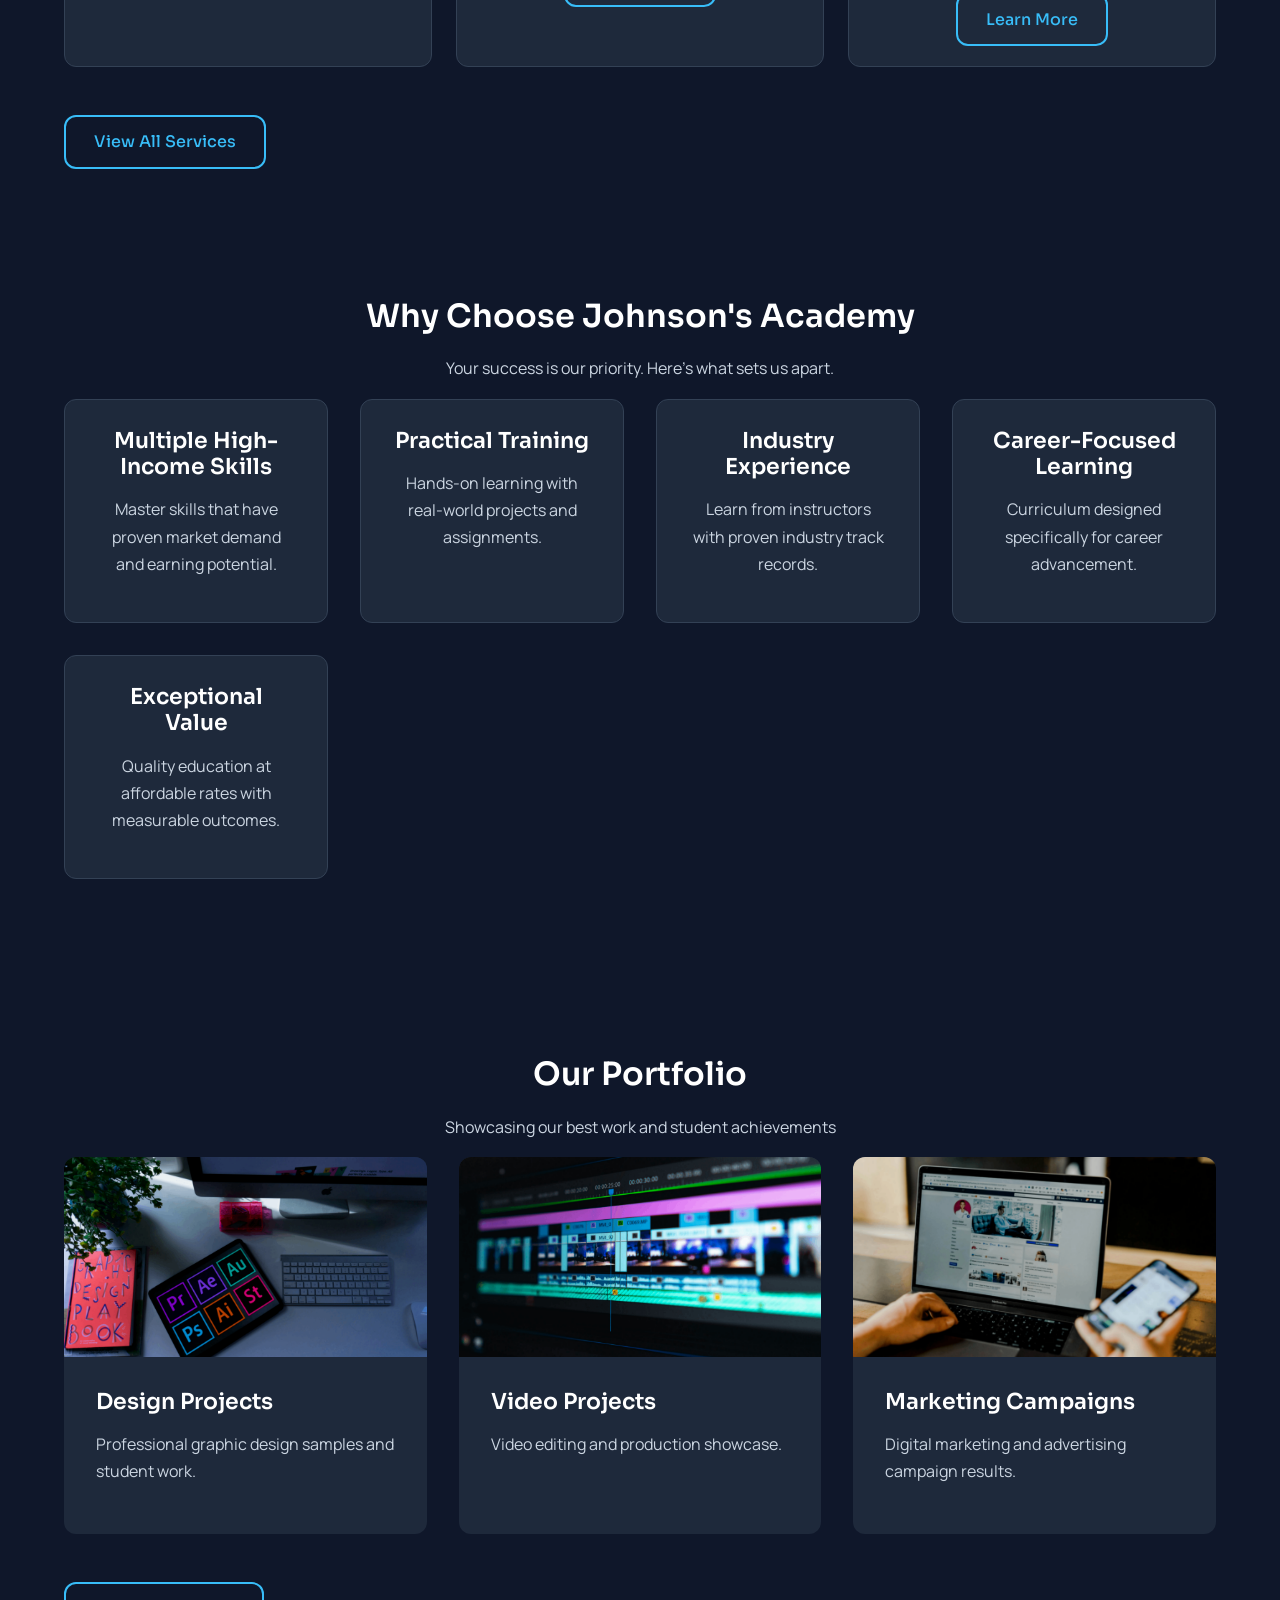
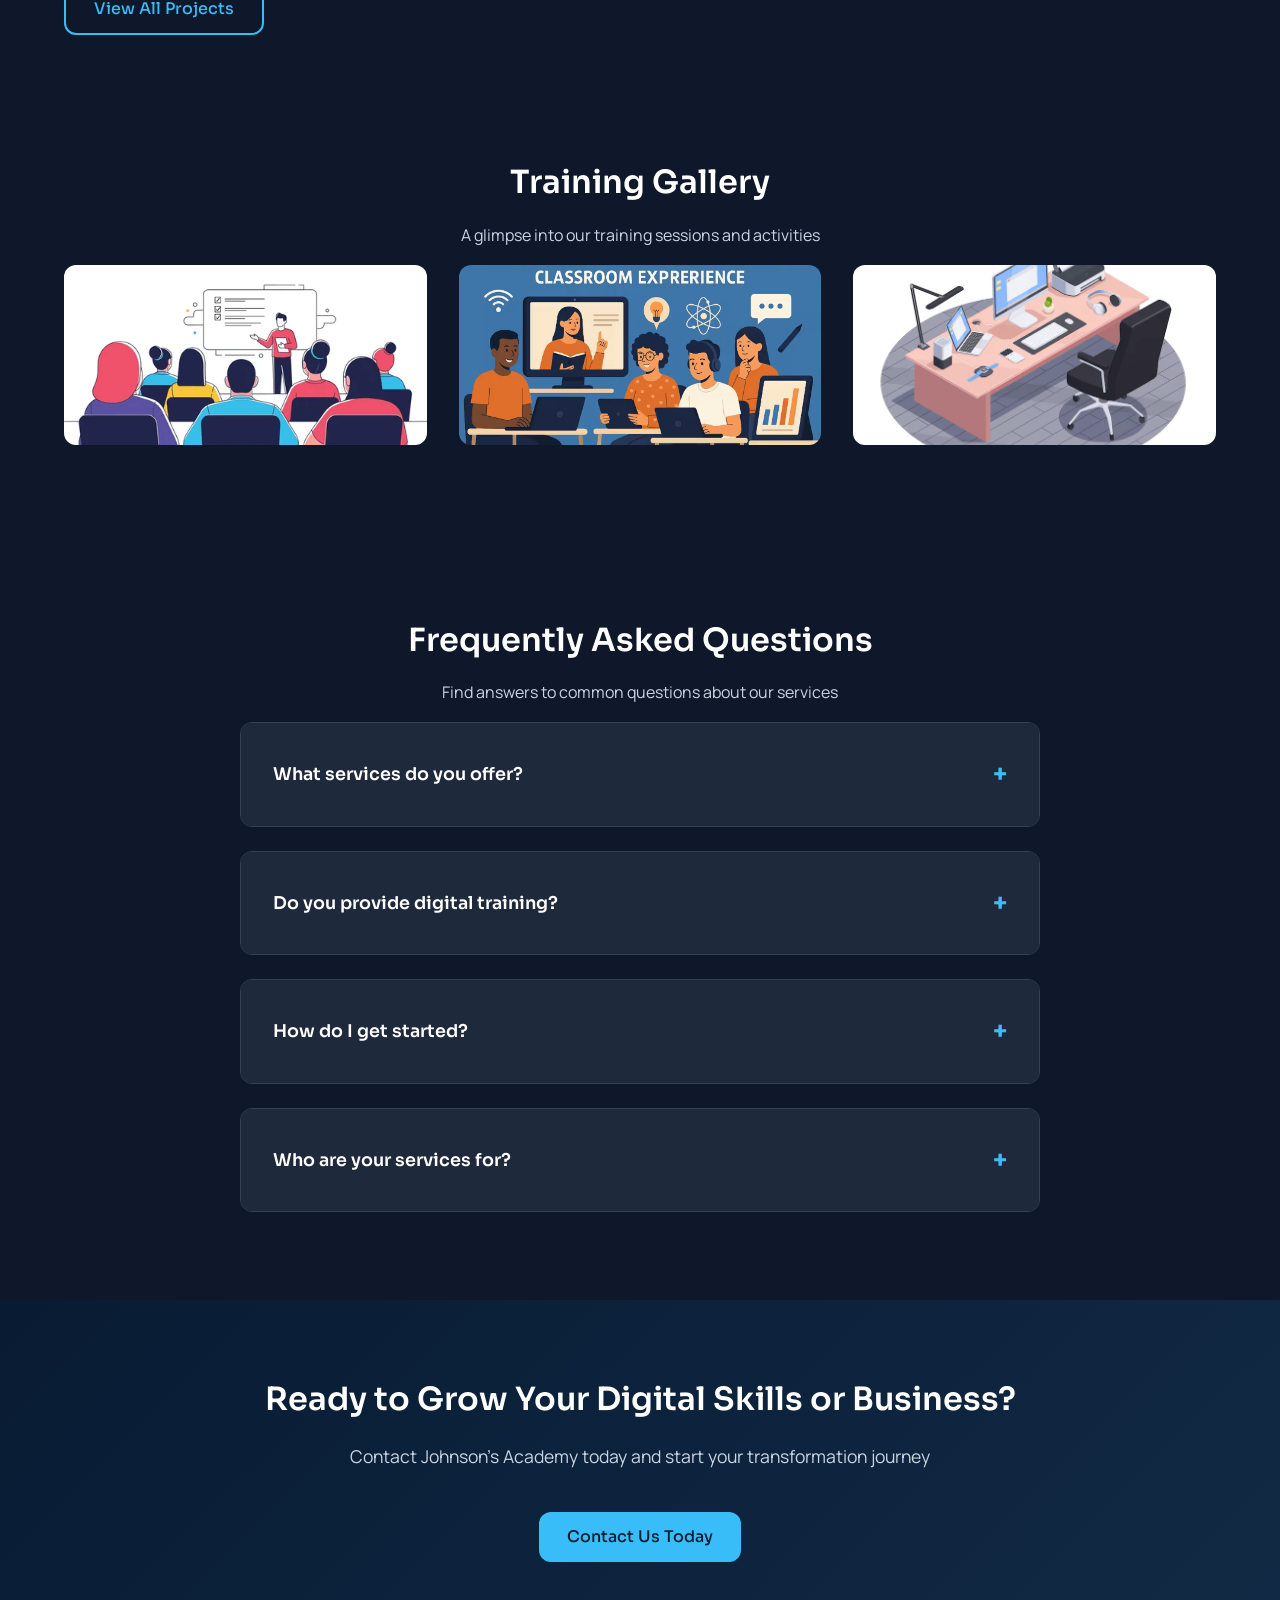
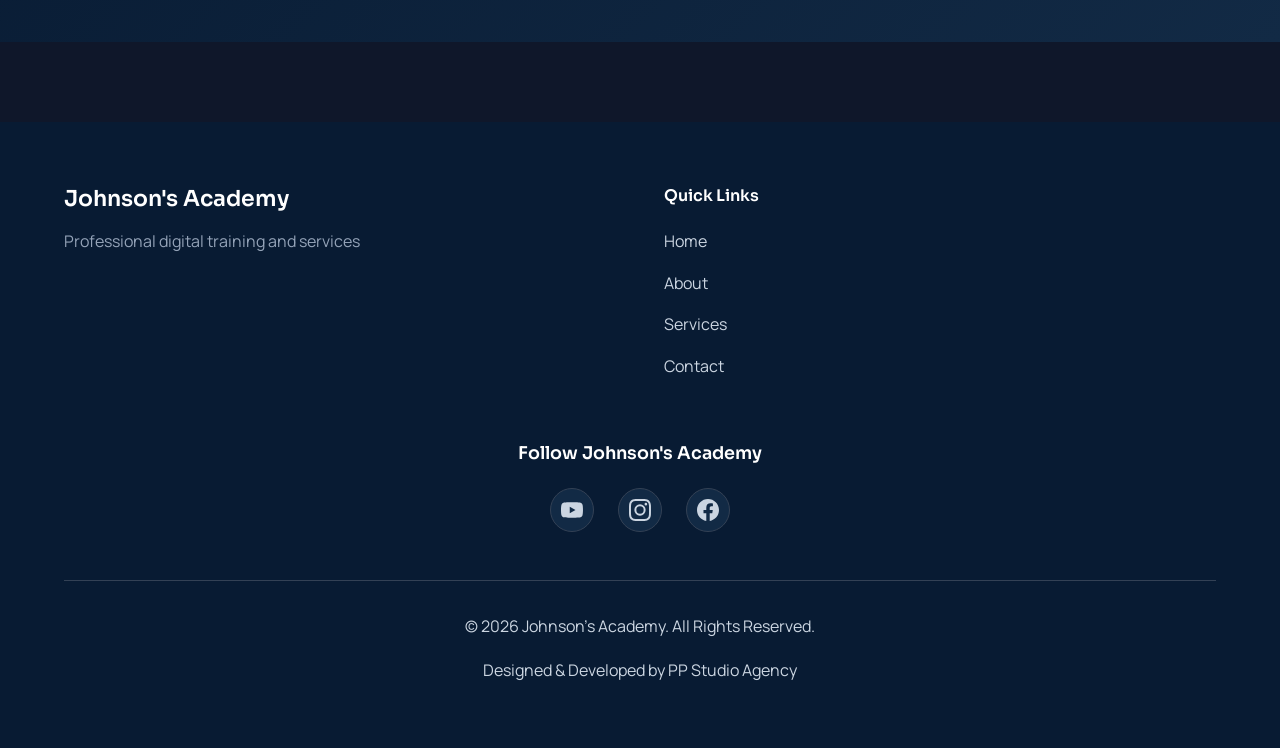
==== commit a36f53ca: "feat: add 404 page, optimize images to WebP, fix broken OG tags - Add custom 404.html page matching " ====
--- a/index.html
+++ b/index.html
@@ -16,7 +16,7 @@
     <!-- Open Graph / Social Sharing -->
     <meta property="og:title" content="Johnson's Academy | Digital Skills Training & Digital Services in Nigeria">
     <meta property="og:description" content="Professional digital skills training academy in Nigeria. Master Graphic Design, Video Editing, Digital Marketing & Social Media Management.">
-    <meta property="og:image" content="https://www.johnsonsacademy.com.ng/images/hero/hero-banner.jpg">
+    <meta property="og:image" content="https://www.johnsonsacademy.com.ng/images/profile/profile.png">
     <meta property="og:url" content="https://www.johnsonsacademy.com.ng/">
     <meta property="og:type" content="website">
     <meta property="og:site_name" content="Johnson's Academy">
@@ -25,7 +25,7 @@
     <meta name="twitter:card" content="summary_large_image">
     <meta name="twitter:title" content="Johnson's Academy | Digital Skills Training & Digital Services in Nigeria">
     <meta name="twitter:description" content="Professional digital skills training academy in Nigeria. Master Graphic Design, Video Editing, Digital Marketing & Social Media Management.">
-    <meta name="twitter:image" content="https://www.johnsonsacademy.com.ng/images/hero/hero-banner.jpg">
+    <meta name="twitter:image" content="https://www.johnsonsacademy.com.ng/images/profile/profile.png">
 
     <!-- JSON-LD Structured Data -->
     <script type="application/ld+json">
@@ -59,7 +59,10 @@
     <header class="navbar">
         <div class="container">
             <div class="logo">
-                <img src="images/profile/profile.png" alt="Johnson's Academy" class="logo-img" width="45" height="45">
+                <picture>
+                    <source srcset="images/profile/profile.webp" type="image/webp">
+                    <img src="images/profile/profile.png" alt="Johnson's Academy" class="logo-img" width="45" height="45">
+                </picture>
                 <span>Johnson's Academy</span>
             </div>
             <nav class="nav-menu">
@@ -112,19 +115,28 @@
             <p class="text-center">Comprehensive digital training and professional services to accelerate your growth</p>
             <div class="services-grid">
                 <div class="service-card">
-                    <img src="images/icons/graphic design.png" alt="Graphic Design icon" class="service-icon-img" loading="lazy" width="400" height="230">
+                    <picture>
+                        <source srcset="images/icons/graphic design.webp" type="image/webp">
+                        <img src="images/icons/graphic design.png" alt="Graphic Design icon" class="service-icon-img" loading="lazy" width="400" height="230">
+                    </picture>
                     <h3>Graphic Design</h3>
                     <p>Professional graphic design training and services for brands and marketing materials.</p>
                     <a href="services.html#graphic-design" class="btn btn-secondary">Learn More</a>
                 </div>
                 <div class="service-card">
-                    <img src="images/icons/video editing.png" alt="Video Editing icon" class="service-icon-img" loading="lazy" width="400" height="230">
+                    <picture>
+                        <source srcset="images/icons/video editing.webp" type="image/webp">
+                        <img src="images/icons/video editing.png" alt="Video Editing icon" class="service-icon-img" loading="lazy" width="400" height="230">
+                    </picture>
                     <h3>Video Editing</h3>
                     <p>Professional video editing training and production services for social and commercial use.</p>
                     <a href="services.html#video-editing" class="btn btn-secondary">Learn More</a>
                 </div>
                 <div class="service-card">
-                    <img src="images/icons/social media management.png" alt="Social Media Management icon" class="service-icon-img" loading="lazy" width="400" height="230">
+                    <picture>
+                        <source srcset="images/icons/social media management.webp" type="image/webp">
+                        <img src="images/icons/social media management.png" alt="Social Media Management icon" class="service-icon-img" loading="lazy" width="400" height="230">
+                    </picture>
                     <h3>Social Media Management</h3>
                     <p>Social media strategy and management services for business growth.</p>
                     <a href="services.html#social-media" class="btn btn-secondary">Learn More</a>
@@ -169,21 +181,30 @@
             <p class="text-center">Showcasing our best work and student achievements</p>
             <div class="portfolio-grid">
                 <div class="portfolio-item">
-                    <img src="images/portfolio/graphic design.png" alt="Graphic Design Project - Student work samples" loading="lazy" width="400" height="200">
+                    <picture>
+                        <source srcset="images/portfolio/graphic design.webp" type="image/webp">
+                        <img src="images/portfolio/graphic design.png" alt="Graphic Design Project - Student work samples" loading="lazy" width="400" height="200">
+                    </picture>
                     <div class="portfolio-content">
                         <h3>Design Projects</h3>
                         <p>Professional graphic design samples and student work.</p>
                     </div>
                 </div>
                 <div class="portfolio-item">
-                    <img src="images/portfolio/video editing.png" alt="Video Editing Project - Production samples" loading="lazy" width="400" height="200">
+                    <picture>
+                        <source srcset="images/portfolio/video editing.webp" type="image/webp">
+                        <img src="images/portfolio/video editing.png" alt="Video Editing Project - Production samples" loading="lazy" width="400" height="200">
+                    </picture>
                     <div class="portfolio-content">
                         <h3>Video Projects</h3>
                         <p>Video editing and production showcase.</p>
                     </div>
                 </div>
                 <div class="portfolio-item">
-                    <img src="images/portfolio/digital marketing.png" alt="Digital Marketing Project - Campaign results" loading="lazy" width="400" height="200">
+                    <picture>
+                        <source srcset="images/portfolio/digital marketing.webp" type="image/webp">
+                        <img src="images/portfolio/digital marketing.png" alt="Digital Marketing Project - Campaign results" loading="lazy" width="400" height="200">
+                    </picture>
                     <div class="portfolio-content">
                         <h3>Marketing Campaigns</h3>
                         <p>Digital marketing and advertising campaign results.</p>
@@ -203,10 +224,16 @@
                     <img src="images/gallery/training-session.png" alt="Training session at Johnson's Academy" loading="lazy" width="400" height="180">
                 </div>
                 <div class="gallery-item">
-                    <img src="images/gallery/student working.png" alt="Student working on digital design project" loading="lazy" width="400" height="180">
+                    <picture>
+                        <source srcset="images/gallery/student working.webp" type="image/webp">
+                        <img src="images/gallery/student working.png" alt="Student working on digital design project" loading="lazy" width="400" height="180">
+                    </picture>
                 </div>
                 <div class="gallery-item">
-                    <img src="images/gallery/modern workspace.png" alt="Modern workspace at Johnson's Academy" loading="lazy" width="400" height="180">
+                    <picture>
+                        <source srcset="images/gallery/modern workspace.webp" type="image/webp">
+                        <img src="images/gallery/modern workspace.png" alt="Modern workspace at Johnson's Academy" loading="lazy" width="400" height="180">
+                    </picture>
                 </div>
             </div>
         </div>
